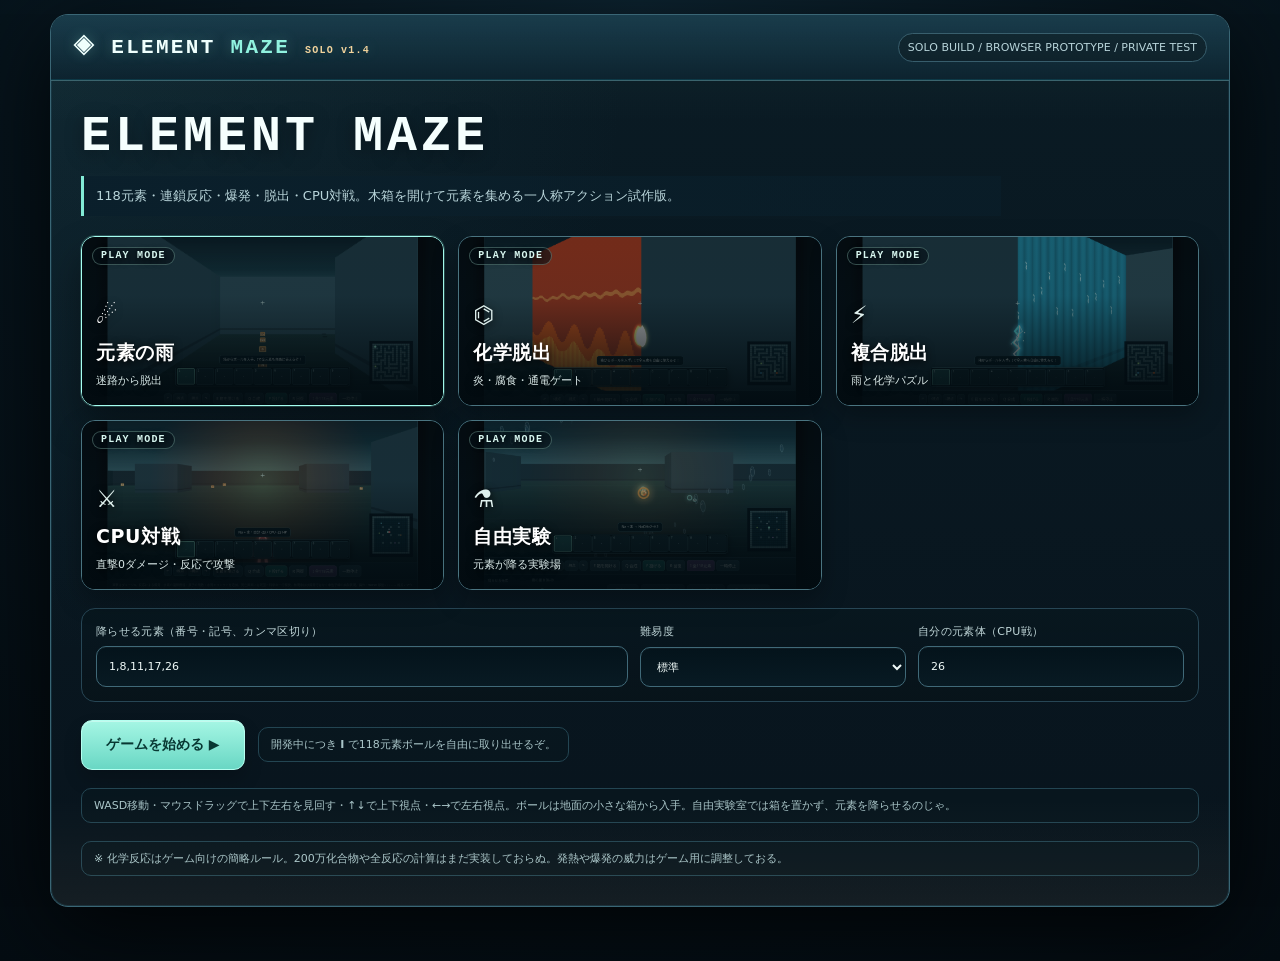
==== index.html @ 215d09e5 "Deploy standalone ELEMENT MAZE v1.4 browser game" ====
<!doctype html>
<html lang="ja">
<head>
<meta charset="utf-8">
<meta name="viewport" content="width=device-width,initial-scale=1">
<meta name="theme-color" content="#081820">
<title>ELEMENT MAZE SOLO v1.4 — 元素迷宮</title>
<style>:root{color-scheme:dark}
*{box-sizing:border-box}
html,body{margin:0;padding:0;background:#07141c;color:#eefaf8;font:14px/1.55 system-ui,'Yu Gothic UI',Meiryo,sans-serif}
button,input,select{font:inherit}
button{cursor:pointer}
button:focus-visible,input:focus-visible,select:focus-visible{outline:2px solid #8df2da;outline-offset:2px}
#em-solo{width:min(1100px,100%);margin:12px auto 50px;background:#091c26;border:1px solid #315866;box-shadow:0 18px 85px #0009;outline:none;overflow:hidden;border-radius:15px}
.hidden{display:none!important}
.top{padding:16px 20px;display:flex;align-items:center;justify-content:space-between;gap:12px;background:#0c2731;border-bottom:1px solid #39616b}
.brand{font:900 20px/1 ui-monospace,Consolas,monospace;letter-spacing:.065em;color:#d7fff5}
.brand em{font-style:normal;color:#84e9d9}
.brand small{font:700 10px ui-monospace,monospace;letter-spacing:0;color:#e8c483}
.tiny{font-size:11px;color:#a8c4c7}
.setup{padding:28px;display:grid;gap:16px}
h1{margin:0;font:900 clamp(29px,5vw,46px)/1.1 system-ui,sans-serif;letter-spacing:.05em}
.subtitle{margin:-6px 0 4px;font-size:13px;color:#adcbd0}
.modegrid{display:grid;grid-template-columns:repeat(5,minmax(0,1fr));gap:8px}
.mode{min-height:89px;background:#17353f;border:1px solid #315e68;color:#dff0ed;border-radius:10px;padding:9px 5px;display:grid;place-items:center;gap:2px;font-size:24px}
.mode b{font-size:13px}.mode small{font-size:10px;color:#adc7cb}
.mode.active{background:linear-gradient(160deg,#9bf4de,#64cbbc);color:#063b37;border-color:#c9fff1}
.mode.active small{color:#234f4e}
.config{display:grid;grid-template-columns:2fr 1fr 1fr;gap:10px}
label{display:grid;gap:5px;color:#b7d1d2;font-size:12px}
input,select{background:#061923;border:1px solid #396973;color:#e3f7f3;padding:9px 10px;border-radius:7px;min-width:0}
.row{display:flex;gap:13px;align-items:center;flex-wrap:wrap}
.primary{border:0;background:#88ead5;color:#073a35;font-weight:800;border-radius:8px;padding:12px 22px}
.primary:hover{background:#b6ffeb}
.secondary,.controls button,.labbar button{background:#254955;color:#e9f8f4;border:1px solid #467987;border-radius:8px;padding:8px 11px}
.controls button:hover,.labbar button:hover,.secondary:hover{background:#33626e}
.help,.statusline,.disclaimer{font-size:11px;color:#abc6c8}
.statusline{margin:0}.disclaimer{margin:0;color:#9bb7b8}
.board{position:relative;isolation:isolate}
canvas{display:block;width:100%;height:auto;aspect-ratio:16/9;background:#102934;touch-action:none;cursor:crosshair}
.stats,.goal{position:absolute;top:12px;background:#041923e8;border:1px solid #497582;border-radius:8px;padding:8px 12px;color:#d7e9e6;font-size:12px;pointer-events:none}
.stats{left:12px}.goal{right:12px;max-width:37%;text-align:right}
.stats strong{color:#a5ffe5}.stats .count{color:#f4d694}
.message{position:absolute;left:50%;bottom:90px;transform:translateX(-50%);background:#061f29ee;border:1px solid #477680;border-radius:8px;padding:6px 12px;max-width:min(620px,90%);font-size:12px;text-align:center;pointer-events:none}
.hotbar{position:absolute;bottom:13px;left:50%;transform:translateX(-50%);display:grid;grid-template-columns:repeat(9,minmax(0,1fr));gap:4px;min-width:min(620px,95%);max-width:95%;padding:5px;background:#071a22df;border:1px solid #477984;border-radius:9px;box-shadow:0 8px 22px #0008;z-index:2}
.slot{height:57px;min-width:0;padding:3px 3px 2px;background:#17353ddd;border:1px solid #467781;border-radius:5px;display:flex;align-items:center;justify-content:space-between;flex-direction:column;color:#f8dfad;user-select:none;cursor:grab;position:relative}
.slot.selected{background:#235d5e;border:2px solid #a4ffe4;box-shadow:inset 0 0 0 1px #1a4e54}
.slot.dragging{opacity:.5}
.slot .n{font:10px ui-monospace,monospace;position:absolute;top:1px;left:4px;color:#afd1d3}
.slot .sym{font:800 clamp(10px,1.7vw,16px) ui-monospace,monospace;margin-top:15px;white-space:nowrap;max-width:100%;overflow:hidden;text-overflow:ellipsis}
.slot .qty{font:10px ui-monospace,monospace;position:absolute;right:3px;bottom:2px;color:#ffeb9d}
.slot.empty .sym{color:#587984}
.controls{display:flex;flex-wrap:wrap;justify-content:center;gap:7px;align-items:center;padding:10px;background:#102b35;border-top:1px solid #355c65}
.lookbuttons{display:flex;gap:4px;margin-right:3px}
.lookbuttons button{font-size:12px;padding:7px 8px}
.controls .attack{background:#1d736e;border-color:#78d1b8}
.controls .developer{background:#5a4779;border-color:#a99ad0}
.labbar{display:flex;flex-wrap:wrap;align-items:flex-end;gap:10px;padding:12px;background:#0b2430;border-top:1px solid #416a72}
.labbar input{width:145px}.labbar .rainrate input{width:125px;accent-color:#88e5d1}
.labbar .check{display:flex;align-items:center;gap:7px;margin:0 6px 8px 0}.labbar .check input{width:auto;accent-color:#88e5d1}
.readout{padding:10px 16px;font-size:11px;color:#bbd2d3;border-top:1px solid #2d5862;background:#081f29}
.dev-panel{position:absolute;top:58px;left:50%;transform:translateX(-50%);width:min(850px,94%);max-height:calc(100% - 155px);overflow:auto;padding:15px;background:#071c27f5;border:1px solid #89c3bc;border-radius:12px;box-shadow:0 20px 80px #000d;z-index:4}
.dev-heading{display:flex;justify-content:space-between;align-items:center;color:#d8fff1}.dev-heading b{font-size:16px}
.dev-heading .close{background:none;color:#b5ffea;border:0;font-size:22px}
.dev-panel p{font-size:11px;color:#b6d0cd;margin:5px 0 10px}
.dev-panel input{width:100%;margin-bottom:10px}
.dev-grid{display:grid;grid-template-columns:repeat(10,minmax(0,1fr));gap:5px}
.dev-grid button{min-height:49px;padding:4px;background:#193b48;border:1px solid #416b78;border-radius:5px;color:#e5fbf7;display:grid;place-items:center}
.dev-grid button b{font:800 16px ui-monospace,monospace}.dev-grid button small{font:10px ui-monospace,monospace;color:#b5cbd1}
.dev-grid button:hover{background:#32716e;border-color:#9beecf}
.end{position:absolute;inset:0;z-index:5;background:#03141dee;display:flex;justify-content:center;align-items:center;flex-direction:column;gap:13px;text-align:center;padding:20px}
.end h2{font-size:27px;margin:0}
.end p{max-width:500px}
@media(max-width:780px){#em-solo{margin:0 auto;border-radius:0}.setup{padding:17px}.modegrid{grid-template-columns:repeat(3,1fr)}.config{grid-template-columns:1fr 1fr}.config label:first-child{grid-column:1/-1}.brand{font-size:16px}.tiny{font-size:10px}.dev-grid{grid-template-columns:repeat(7,1fr)}.slot{height:50px}.slot .sym{margin-top:11px}.message{bottom:78px}}
@media(max-width:460px){.hotbar{min-width:96%;gap:2px}.slot{height:44px}.slot .sym{font-size:10px}.slot .n{font-size:8px}.dev-grid{grid-template-columns:repeat(5,1fr)}.stats,.goal{font-size:9px;padding:5px}.message{font-size:10px;bottom:68px}.controls{gap:4px}.controls button{font-size:11px;padding:6px}.top{padding:10px 12px}}

.chem-hint{max-width:400px;font-size:11px;color:#a8d8d9;align-self:center}

.death-line{max-width:720px!important;margin:0;padding:13px 18px;border:1px solid #c69c72;background:rgba(87,49,35,.38);color:#fff0d5;font-weight:650;font-size:14px;line-height:1.7;border-radius:9px;}
.radiation-readout{color:#d9efa7;font-weight:750;}
@media(max-width:650px){.death-line{font-size:12px;padding:10px;}}

/* Real gameplay screenshots, taken from playable prototype builds. */
.modegrid{grid-template-columns:repeat(3,minmax(0,1fr));gap:12px}
.mode{position:relative;overflow:hidden;isolation:isolate;min-height:150px;padding:18px 8px 14px;display:flex;flex-direction:column;justify-content:flex-end;align-items:flex-start;gap:3px;text-align:left;font-size:23px;background:#102b34;border-color:#487481;text-shadow:0 2px 5px #000}
.mode-photo{position:absolute;inset:0;z-index:-2;background-size:cover;background-position:center;filter:saturate(.90) brightness(.77);transition:transform .2s,filter .2s}
.mode::before{content:"";position:absolute;inset:0;z-index:-1;background:linear-gradient(180deg,rgba(0,0,0,.04) 10%,rgba(2,12,18,.88) 100%)}
.mode:hover .mode-photo{transform:scale(1.045);filter:saturate(1.12) brightness(.9)}
.mode b{font-size:17px;color:#fff}.mode small{font-size:11px;color:#d8e9e8}
.mode.active{background:#17353f;border:2px solid #9bf4de;box-shadow:0 0 0 2px #78e9d744,inset 0 0 25px #00b59a22;color:#fff}
.mode.active small{color:#d8e9e8}
@media(max-width:780px){.modegrid{grid-template-columns:repeat(2,minmax(0,1fr))}.mode{min-height:135px}}
@media(max-width:460px){.modegrid{gap:8px}.mode{min-height:116px;padding:10px 7px}.mode b{font-size:13px}.mode small{font-size:9px}}


/* v1.3 polished game-style UI */
html,body{background:radial-gradient(circle at top,#0d2431 0,#06131b 58%,#040c12 100%);color:#edf8fb;font:14px/1.55 Inter,system-ui,'Yu Gothic UI',Meiryo,sans-serif}
#em-solo{position:relative;width:min(1180px,100%);margin:14px auto 54px;background:linear-gradient(180deg,#0a1b24 0%,#08141d 100%);border:1px solid #3a6675;box-shadow:0 24px 90px #000c,inset 0 0 0 1px #102a36;overflow:hidden;border-radius:18px}
#em-solo::before{content:'';position:absolute;inset:0;pointer-events:none;background:linear-gradient(180deg,rgba(138,242,217,.05),transparent 12%,transparent 88%,rgba(255,214,143,.05));mix-blend-mode:screen}
.top{padding:18px 22px;display:flex;align-items:center;justify-content:space-between;gap:12px;background:linear-gradient(180deg,#123243,#0a1f2b);border-bottom:1px solid #39616b;box-shadow:inset 0 -1px 0 #0a3543}
.brand{font:900 21px/1 ui-monospace,Consolas,monospace;letter-spacing:.11em;color:#effffd;text-shadow:0 0 14px rgba(132,233,217,.28)}
.brand em{font-style:normal;color:#8ef2de}.brand small{font:800 10px ui-monospace,monospace;letter-spacing:.12em;color:#f3d39a}
.tiny{font-size:11px;color:#b6d2d8;padding:.35rem .65rem;border:1px solid #345868;border-radius:999px;background:#0a1b24cc}
.setup{padding:30px;display:grid;gap:18px;background:radial-gradient(circle at top left,rgba(44,102,117,.16),transparent 40%)}
h1{margin:0;font:900 clamp(30px,5vw,50px)/1.02 ui-monospace,Consolas,monospace;letter-spacing:.08em;text-transform:uppercase;color:#f5fffe;text-shadow:0 4px 18px rgba(0,0,0,.35)}
.subtitle{margin:-4px 0 2px;font-size:13px;color:#b8d4d9;max-width:920px;padding:10px 12px;border-left:3px solid #82ebd6;background:linear-gradient(90deg,rgba(10,31,43,.95),rgba(10,31,43,.55))}
.modegrid{display:grid;grid-template-columns:repeat(3,minmax(0,1fr));gap:14px}
.mode{position:relative;overflow:hidden;isolation:isolate;min-height:170px;padding:16px 14px 16px;display:flex;flex-direction:column;justify-content:flex-end;align-items:flex-start;gap:4px;text-align:left;font-size:24px;background:linear-gradient(180deg,#14313c,#0c1f29);border:1px solid #4a7480;border-radius:14px;text-shadow:0 2px 8px #000;box-shadow:0 10px 26px rgba(0,0,0,.28), inset 0 1px 0 rgba(255,255,255,.05);transition:transform .15s ease, box-shadow .15s ease, border-color .15s ease}
.mode:hover{transform:translateY(-2px);box-shadow:0 18px 34px rgba(0,0,0,.35), inset 0 1px 0 rgba(255,255,255,.05);border-color:#7ad8c6}
.mode::after{content:'PLAY MODE';position:absolute;top:10px;left:10px;padding:3px 8px;border-radius:999px;border:1px solid rgba(190,255,237,.28);background:rgba(6,17,23,.58);font:800 10px/1 ui-monospace,monospace;letter-spacing:.12em;color:#d8f7f0}
.mode-photo{position:absolute;inset:0;z-index:-2;background-size:cover;background-position:center;filter:saturate(1.0) brightness(.70);transition:transform .22s,filter .22s}
.mode::before{content:"";position:absolute;inset:0;z-index:-1;background:linear-gradient(180deg,rgba(0,0,0,.10) 5%,rgba(5,17,23,.15) 35%,rgba(2,11,16,.92) 100%)}
.mode:hover .mode-photo{transform:scale(1.03);filter:saturate(1.1) brightness(.86)}
.mode b{font-size:19px;color:#fff;letter-spacing:.03em}.mode small{font-size:11px;color:#dcebea}
.mode.active{border:1px solid #a6fff1;box-shadow:0 0 0 1px rgba(138,242,217,.22),0 20px 36px rgba(0,0,0,.36),inset 0 0 38px rgba(0,181,154,.16);background:linear-gradient(180deg,#163440,#102733);color:#fff}
.config{display:grid;grid-template-columns:2fr 1fr 1fr;gap:12px;padding:14px;border:1px solid #274655;border-radius:14px;background:linear-gradient(180deg,rgba(8,23,31,.96),rgba(7,19,26,.92))}
label{display:grid;gap:6px;color:#c0d6d8;font-size:11px;letter-spacing:.03em;text-transform:uppercase}
input,select{background:linear-gradient(180deg,#04131b,#081a23);border:1px solid #406978;color:#f0faf8;padding:11px 12px;border-radius:10px;min-width:0;box-shadow:inset 0 1px 0 rgba(255,255,255,.04)}
.row{display:flex;gap:13px;align-items:center;flex-wrap:wrap}
.primary{border:1px solid #b6fff0;background:linear-gradient(180deg,#a5f6e4,#69d7c4);color:#083833;font-weight:900;border-radius:11px;padding:13px 24px;box-shadow:0 10px 18px rgba(0,0,0,.18), inset 0 1px 0 rgba(255,255,255,.35)}
.primary:hover{background:linear-gradient(180deg,#c7fff3,#83eedb)}
.secondary,.controls button,.labbar button{background:linear-gradient(180deg,#224652,#193844);color:#eefaf8;border:1px solid #4a7c89;border-radius:10px;padding:9px 12px;box-shadow:inset 0 1px 0 rgba(255,255,255,.04)}
.controls button:hover,.labbar button:hover,.secondary:hover{background:linear-gradient(180deg,#2d5b68,#224754)}
.help,.statusline,.disclaimer{font-size:11px;color:#a9c5c8}
.statusline,.disclaimer,.help{padding:8px 12px;border:1px solid #234552;border-radius:10px;background:rgba(8,24,32,.65)}
.board{position:relative;isolation:isolate;background:#07141b}
.board::before{content:'';position:absolute;left:50%;top:50%;width:22px;height:22px;transform:translate(-50%,-50%);border:1px solid rgba(214,255,245,.25);border-radius:50%;box-shadow:0 0 0 1px rgba(0,0,0,.35),0 0 12px rgba(150,240,226,.10);pointer-events:none;z-index:1}
.board::after{content:'';position:absolute;inset:0;pointer-events:none;background:repeating-linear-gradient(180deg,rgba(255,255,255,.015),rgba(255,255,255,.015) 1px,transparent 1px,transparent 3px);opacity:.55;mix-blend-mode:soft-light}
canvas{display:block;width:100%;height:auto;aspect-ratio:16/9;background:#102934;touch-action:none;cursor:crosshair}
.stats,.goal{position:absolute;top:12px;background:linear-gradient(180deg,rgba(2,18,26,.92),rgba(4,25,35,.86));border:1px solid #4b7986;border-radius:12px;padding:9px 14px;color:#e2f0ed;font-size:12px;pointer-events:none;letter-spacing:.06em;text-transform:uppercase;box-shadow:0 10px 22px rgba(0,0,0,.22)}
.stats{left:12px}.goal{right:12px;max-width:39%;text-align:right}
.stats strong{color:#a5ffe5}.stats .count{color:#f4d694}
.message{position:absolute;left:50%;bottom:96px;transform:translateX(-50%);background:linear-gradient(180deg,rgba(6,22,30,.94),rgba(5,18,25,.92));border:1px solid #507884;border-radius:12px;padding:10px 14px 9px;max-width:min(650px,92%);font-size:12px;text-align:center;pointer-events:none;box-shadow:0 16px 30px rgba(0,0,0,.26);letter-spacing:.02em;color:#eefaf8}
.message::before{content:'COMMS';display:block;margin-bottom:4px;font:800 10px/1 ui-monospace,monospace;letter-spacing:.16em;color:#9deed8}
.hotbar{position:absolute;bottom:12px;left:50%;transform:translateX(-50%);display:grid;grid-template-columns:repeat(9,minmax(0,1fr));gap:5px;min-width:min(700px,95%);max-width:95%;padding:8px;background:linear-gradient(180deg,rgba(8,23,31,.95),rgba(6,16,22,.95));border:1px solid #4a7581;border-radius:14px;box-shadow:0 14px 28px #0009;z-index:2}
.slot{height:61px;min-width:0;padding:3px 3px 2px;background:linear-gradient(180deg,#173641,#10252e);border:1px solid #4a7a86;border-radius:8px;display:flex;align-items:center;justify-content:space-between;flex-direction:column;color:#f8dfad;user-select:none;cursor:grab;position:relative;box-shadow:inset 0 1px 0 rgba(255,255,255,.05)}
.slot.selected{background:linear-gradient(180deg,#21585e,#173f49);border:2px solid #a4ffe4;box-shadow:0 0 0 1px rgba(164,255,228,.15), inset 0 0 0 1px #1a4e54,0 8px 16px rgba(0,0,0,.2)}
.slot .n{font:10px ui-monospace,monospace;position:absolute;top:2px;left:6px;color:#cce6e6;background:rgba(0,0,0,.24);padding:1px 5px;border-radius:999px}
.slot .sym{font:900 clamp(10px,1.8vw,16px) ui-monospace,monospace;margin-top:17px;white-space:nowrap;max-width:100%;overflow:hidden;text-overflow:ellipsis;color:#f8fbf8;text-shadow:0 1px 0 rgba(0,0,0,.45)}
.slot .qty{font:10px ui-monospace,monospace;position:absolute;right:5px;bottom:3px;color:#ffe8a3;background:rgba(0,0,0,.24);padding:1px 4px;border-radius:999px}
.controls{display:flex;flex-wrap:wrap;justify-content:center;gap:8px;align-items:center;padding:12px;background:linear-gradient(180deg,#112d38,#0c212b);border-top:1px solid #355c65}
.lookbuttons{display:flex;gap:4px;margin-right:3px}.lookbuttons button{font-size:12px;padding:8px 10px}
.controls .attack{background:linear-gradient(180deg,#2b8e88,#1b655f);border-color:#8ce5ce;font-weight:800}
.controls .developer{background:linear-gradient(180deg,#655080,#47345f);border-color:#b8a8e6}
.labbar{display:flex;flex-wrap:wrap;align-items:flex-end;gap:10px;padding:12px;background:linear-gradient(180deg,#0b2430,#081b24);border-top:1px solid #416a72}
.readout{padding:12px 16px;font-size:11px;color:#c0d6d8;border-top:1px solid #2d5862;background:linear-gradient(180deg,#071925,#091a23)}
.dev-panel{position:absolute;top:58px;left:50%;transform:translateX(-50%);width:min(850px,94%);max-height:calc(100% - 155px);overflow:auto;padding:15px;background:linear-gradient(180deg,rgba(7,28,39,.97),rgba(6,18,26,.97));border:1px solid #89c3bc;border-radius:14px;box-shadow:0 24px 90px #000d;z-index:4}
.end{position:absolute;inset:0;z-index:5;background:radial-gradient(circle at center,rgba(10,28,38,.86),rgba(3,13,19,.96));display:flex;justify-content:center;align-items:center;flex-direction:column;gap:13px;text-align:center;padding:20px}
.end h2{font-size:30px;margin:0;font-family:ui-monospace,monospace;letter-spacing:.08em;text-transform:uppercase}
.end p{max-width:600px}
.chem-hint{max-width:420px;font-size:11px;color:#b3d8da;align-self:center}
@media(max-width:780px){#em-solo{margin:0 auto;border-radius:0}.setup{padding:18px}.modegrid{grid-template-columns:repeat(2,minmax(0,1fr))}.mode{min-height:145px}.config{grid-template-columns:1fr 1fr}.config label:first-child{grid-column:1/-1}.brand{font-size:16px}.tiny{font-size:10px}.dev-grid{grid-template-columns:repeat(7,1fr)}.slot{height:50px}.slot .sym{margin-top:11px}.message{bottom:80px;padding:9px 12px}}
@media(max-width:460px){.modegrid{gap:8px}.mode{min-height:118px;padding:12px 9px}.mode b{font-size:14px}.mode small{font-size:10px}.hotbar{min-width:96%;gap:2px;padding:5px}.slot{height:44px}.slot .sym{font-size:10px}.slot .n{font-size:8px}.dev-grid{grid-template-columns:repeat(5,1fr)}.stats,.goal{font-size:9px;padding:6px 8px}.message{font-size:10px;bottom:68px}.controls{gap:4px}.controls button{font-size:11px;padding:6px}.top{padding:10px 12px}}
</style>
</head>
<body>
<main id="em-solo" tabindex="0">
  <header class="top"><span class="brand">◈ ELEMENT <em>MAZE</em> <small>SOLO v1.4</small></span><span class="tiny">SOLO BUILD / BROWSER PROTOTYPE / PRIVATE TEST</span></header>
  <section class="setup" id="em-menu">
    <h1>ELEMENT MAZE</h1>
    <p class="subtitle">118元素・連鎖反応・爆発・脱出・CPU対戦。木箱を開けて元素を集める一人称アクション試作版。</p>
    <div class="modegrid">
      <button class="mode active" data-mode="survival"><span class="mode-photo" aria-hidden="true" style="background-image:url([data-uri] )"></span>☄<b>元素の雨</b><small>迷路から脱出</small></button>
      <button class="mode" data-mode="escape"><span class="mode-photo" aria-hidden="true" style="background-image:url([data-uri] )"></span>⌬<b>化学脱出</b><small>炎・腐食・通電ゲート</small></button>
      <button class="mode" data-mode="hybrid"><span class="mode-photo" aria-hidden="true" style="background-image:url([data-uri] )"></span>⚡<b>複合脱出</b><small>雨と化学パズル</small></button>
      <button class="mode" data-mode="arena"><span class="mode-photo" aria-hidden="true" style="background-image:url([data-uri] )"></span>⚔<b>CPU対戦</b><small>直撃0ダメージ・反応で攻撃</small></button>
      <button class="mode" data-mode="lab"><span class="mode-photo" aria-hidden="true" style="background-image:url([data-uri] )"></span>⚗<b>自由実験</b><small>元素が降る実験場</small></button>
    </div>
    <div class="config">
      <label>降らせる元素（番号・記号、カンマ区切り）<input id="em-elements" value="1,8,11,17,26" spellcheck="false" placeholder="1,8,26 または H,O,Fe"></label>
      <label>難易度<select id="em-difficulty"><option value="easy">やさしい</option><option value="normal" selected>標準</option><option value="hard">難しい</option></select></label>
      <label>自分の元素体（CPU戦）<input id="em-body" value="26" inputmode="numeric" placeholder="1〜118"></label>
    </div>
    <div class="row"><button class="primary" id="em-start">ゲームを始める ▶</button><span class="help">開発中につき <b>I</b> で118元素ボールを自由に取り出せるぞ。</span></div>
    <p class="statusline">WASD移動・マウスドラッグで上下左右を見回す・↑↓で上下視点・←→で左右視点。ボールは地面の小さな箱から入手。自由実験室では箱を置かず、元素を降らせるのじゃ。</p>
    <p class="disclaimer">※ 化学反応はゲーム向けの簡略ルール。200万化合物や全反応の計算はまだ実装しておらぬ。発熱や爆発の威力はゲーム用に調整しておる。</p>
  </section>
  <section class="play hidden" id="em-play">
    <div class="board">
      <canvas id="em-canvas" width="960" height="540" tabindex="0" aria-label="元素迷宮の一人称ゲーム画面"></canvas>
      <div class="stats" id="em-stats">HP 100</div>
      <div class="goal" id="em-goal">出口を探す</div>
      <div class="message" id="em-msg">元素迷宮へようこそ</div>
      <div class="hotbar" id="em-hotbar" aria-label="9枠の元素ボールインベントリ"></div>
      <div class="dev-panel hidden" id="em-dev-panel">
        <div class="dev-heading"><b>開発用：118元素ボール</b><button id="em-dev-close" class="close" aria-label="閉じる">×</button></div>
        <p>元素をクリックするとボールを取得。Shift+クリックで8個追加。インベントリの枠をドラッグして重ねると合成できるぞ。</p>
        <input id="em-dev-search" type="search" placeholder="元素記号・原子番号で検索（例：Fe / 26）" autocomplete="off">
        <div class="dev-grid" id="em-dev-grid"></div>
      </div>
      <div class="end hidden" id="em-end"><h2 id="em-result">脱出成功！</h2><p id="em-summary"></p><p id="em-death-line" class="death-line hidden"></p><button class="primary" id="em-retry">同じモードでもう一度</button><button class="secondary" id="em-exit">タイトルへ</button></div>
    </div>
    <div class="controls">
      <div class="lookbuttons"><button data-hold="left" title="左を向く">↶</button><button data-hold="up" title="上を見る">↑視点</button><button data-hold="down" title="下を見る">↓視点</button><button data-hold="right" title="右を向く">↷</button></div>
      <button id="em-pick" class="secondary">E 箱を開ける</button>
      <button id="em-merge" class="secondary">Q 合成</button>
      <button id="em-throw" class="attack">F 投げる</button>
      <button id="em-heal" class="secondary">R 回復</button>
      <button id="em-dev" class="developer">I 全118元素</button>
      <button id="em-pause" class="secondary">一時停止</button>
    </div>
    <div class="labbar hidden" id="em-labbar">
      <label>降らせる元素<input id="em-labnum" value="1,8" spellcheck="false" placeholder="H,O,Fe"></label>
      <label class="rainrate"><span>雨の量 <b id="em-rate-value">8</b> 個/秒</span><input id="em-rate" type="range" min="1" max="40" value="8"></label>
      <label class="check"><input type="checkbox" id="em-lab-auto" checked> 自動で降らせる</label>
      <button id="em-spawn" class="secondary">24個降らせる</button>
      <button id="em-water" class="secondary">H・H・Oを降らせる</button>
      <button id="em-demo-water" class="secondary">水 + Na 反応デモ</button>
      <button id="em-demo-chain" class="secondary">水素の燃焼連鎖デモ</button>
      <button id="em-demo-nuclear" class="secondary">α線 + Be 中性子デモ</button>
      <button id="em-demo-radiation" class="secondary">α・β・γ線を比較する</button>
      <span class="chem-hint">実験室には電極・熱源・触媒床・蒸気・酸・冷却床があるぞ。放射線は核種を選ぶ教育用演出。画面上の放射線マーク・数値表示は廃止した。α・β・γ・中性子では効果が異なる。</span>
    </div>
    <div class="readout">直撃はダメージ0。反応による爆発・水素の連鎖燃焼・原子の飛散・水滴エフェクトを追加。死亡画面には死因と科学の一行解説。核現象は核爆発ではなく中性子線の抽象表現。操作：<b>WASD</b> 移動 / <b>↑↓←→</b> 視点 / マウスでドラッグ / <b>1〜9</b> ボール選択 / ドラッグ&ドロップで合成 / 右クリックで半分に分割 / <b>E</b> 取得 / <b>F</b> 投げる / <b>I</b> 全元素 / <b>Esc</b> 一時停止</div>
  </section>
</main>
<script>(function () {
  'use strict';

  const root = document.getElementById('em-solo');
  if (!root) return;
  const $ = id => root.querySelector('#' + id);
  const canvas = $('em-canvas');
  const ctx = canvas.getContext('2d', {alpha: false});
  const W = canvas.width, H = canvas.height, TAU = 2 * Math.PI;
  const clamp = (v, lo, hi) => Math.min(hi, Math.max(lo, v));
  const rand = (lo, hi) => lo + Math.random() * (hi - lo);
  const pick = list => list[(Math.random() * list.length) | 0];
  const dist = (x, y, a, b) => Math.hypot(x-a, y-b);
  const symbols = ('H He Li Be B C N O F Ne Na Mg Al Si P S Cl Ar K Ca Sc Ti V Cr Mn Fe Co Ni Cu Zn Ga Ge As Se Br Kr Rb Sr Y Zr Nb Mo Tc Ru Rh Pd Ag Cd In Sn Sb Te I Xe Cs Ba La Ce Pr Nd Pm Sm Eu Gd Tb Dy Ho Er Tm Yb Lu Hf Ta W Re Os Ir Pt Au Hg Tl Pb Bi Po At Rn Fr Ra Ac Th Pa U Np Pu Am Cm Bk Cf Es Fm Md No Lr Rf Db Sg Bh Hs Mt Ds Rg Cn Nh Fl Mc Lv Ts Og').split(' ');
  const knownCompounds = ['H2O','H2','O2','NaCl','OH','CO2','NaOH','KOH','LiOH','RbOH','CsOH',
    'Ca(OH)2','Ba(OH)2','Sr(OH)2','HCl','KCl','LiCl','H2O2','MgO','Fe2O3','MgCl2',
    'CO','CH4','C2H6','C3H8','SO2','Cl2','Mg(OH)2','ZnCl2','FeCl2','ZnO',
    'CaO','CaCO3','CaCl2','CuO','SO3','H2SO4','NaHCO3','Na2CO3','N2','NH3','NH4Cl',
    'NO','NO2','AgCl','Fe3O4','CH3OH','H2S'];
  const resolve = raw => {
    const s=String(raw||'').trim();
    if (/^\d+$/.test(s) && Number(s)>=1 && Number(s)<=118) return symbols[Number(s)-1];
    return symbols.find(v=>v.toLowerCase()===s.toLowerCase()) || knownCompounds.find(v=>v.toLowerCase()===s.toLowerCase()) || null;
  };
  const parseNums = raw => String(raw||'').split(/[\s,，、;]+/).map(resolve).filter(Boolean);
  const fmtPack = pack => Object.entries(pack||{}).map(([s,n])=>s+(n>1?'×'+n:'')).join('+');
  const packKey = pack => Object.entries(pack||{}).sort((a,b)=>a[0].localeCompare(b[0])).map(([s,n])=>s+':'+n).join('|');
  const packUnits = pack => Object.values(pack||{}).reduce((a,b)=>a+b,0);
  const emptyInv = () => Array.from({length:9},()=>null);
  const MAX_STACK=64;
  // Large protective safety ceiling, not a gameplay quota. Distant agents are rendered/simulated at lower detail.
  const MAX_ALIVE=12000, MAX_SPRITES=680;
  const DIRS=[[1,0],[-1,0],[0,1],[0,-1]];
  // Isotope presets are educational GAME labels. An element symbol does not specify an isotope,
  // its activity, its concentration, or a real dose. These rates are NON-PHYSICAL gameplay units.
  const NUCLEAR_DEMO_ISOTOPES={Am:'Am-241',Po:'Po-210',Ra:'Ra-226',Pu:'Pu-238',Cm:'Cm-244'};
  const DEFAULT_RADIONUCLIDE={...NUCLEAR_DEMO_ISOTOPES,U:'U-238',Rn:'Rn-222'};
  const RADIATION_PRESETS={
    'Am-241':{alpha:1.2}, 'Po-210':{alpha:1.5}, 'Ra-226':{alpha:1.0},
    'Pu-238':{alpha:1.2}, 'Cm-244':{alpha:1.2}, 'U-238':{alpha:.42},
    'Rn-222':{alpha:1.1}, 'Sr-90':{beta:1.05},
    'Cs-137':{beta:.45,gamma:.85}, 'Co-60':{beta:.45,gamma:1.28},
    'I-131':{beta:.62,gamma:.45}
  };
  const DAMAGE_EXPLANATIONS={
    '爆風':'急激な反応に伴う衝撃・飛散を受けた（ゲーム用の爆発表現）。',
    '高温蒸気':'高温の水蒸気は熱エネルギーを運び、熱傷の原因となる。',
    '腐食性の液体':'腐食性物質との接触で表面が化学的に損傷する。',
    '高温のバーナー':'高温による熱の移動で損傷を受けた。',
    '炎の熱':'炎から受ける熱により温度が上昇する。',
    '通電した水たまり':'電流が流れた環境では感電や発熱の危険が生じる。',
    '放電':'空気中の放電は短い時間にエネルギーを移動させる。',
    '錆びた金属の破片':'腐食によって金属の表面や強度が変化する。',
    'α線':'α線は透過性が低いが、放射性物質の付着・取り込みは危険になり得る。',
    'β線':'β線は表面付近にエネルギーを与える（被ばく効果はゲーム用に短縮）。',
    'γ線':'γ線は透過性が高く、組織の内部にもエネルギーを与える。',
    '中性子':'中性子は物質と衝突してエネルギーを渡す（ゲーム内は抽象表現）。',
    '汚染':'放射性物質が付着した状態は、単なる外部被ばくとは異なる。'
  };


  let mode='survival', difficulty='normal', rainElements=['H','O','Na','Cl','Fe'];
  let g=null, pressed=Object.create(null), held=Object.create(null), drag=null;
  let runningLoop=false, last=0, pendingDrag=null;
  const state={messages:[],inventoryChanged:true};

  function tell(msg){if($('em-msg'))$('em-msg').textContent=msg;if(g)g.message=msg;}
  function mazeNew(kind){
    const n=19, grid=Array.from({length:n},()=>Array(n).fill('#'));
    if(kind==='arena'||kind==='lab'){
      for(let y=1;y<n-1;y++)for(let x=1;x<n-1;x++)grid[y][x]='.';
      // Open centre and approach lanes so the CPU is actually visible from the player's starting view.
      for(let y=5;y<17;y+=4)for(let x=5;x<17;x+=4)grid[y][x]='#';
      return {grid,n,start:{x:2.5,y:2.5},exit:{x:16.5,y:16.5},gates:[],path:[]};
    }
    const stack=[[1,1]];grid[1][1]='.';
    while(stack.length){
      const [x,y]=stack[stack.length-1];
      const options=[[2,0],[-2,0],[0,2],[0,-2]].filter(([dx,dy])=>x+dx>0&&y+dy>0&&x+dx<n-1&&y+dy<n-1&&grid[y+dy][x+dx]==='#');
      if(!options.length){stack.pop();continue;}
      const [dx,dy]=pick(options);grid[y+dy/2][x+dx/2]='.';grid[y+dy][x+dx]='.';stack.push([x+dx,y+dy]);
    }
    const queue=[[1,1]],prev={'1,1':null},depth={'1,1':0};
    for(let k=0;k<queue.length;k++){
      const [x,y]=queue[k];
      for(const [dx,dy] of DIRS){
        const nx=x+dx,ny=y+dy,key=nx+','+ny;
        if(nx<0||ny<0||nx>=n||ny>=n||grid[ny][nx]==='#'||Object.prototype.hasOwnProperty.call(depth,key))continue;
        depth[key]=depth[x+','+y]+1;prev[key]=x+','+y;queue.push([nx,ny]);
      }
    }
    const far=queue.reduce((best,v)=>depth[v.join(',')]>depth[best.join(',')]?v:best,queue[0]);
    const path=[];let key=far.join(',');while(key!==null){path.push(key.split(',').map(Number));key=prev[key]??null;}path.reverse();
    const gates=[];
    if(kind==='escape'||kind==='hybrid'){
      for(const [ratio,code] of [[.28,'F'],[.56,'R'],[.82,'C']]){
        let idx=clamp(Math.floor(path.length*ratio),5,path.length-6);
        while(idx<path.length-6 && path[idx][0]%2===1 && path[idx][1]%2===1)idx++;
        const cell=path[idx];if(!cell)continue;
        grid[cell[1]][cell[0]]=code;
        gates.push({x:cell[0]+.5,y:cell[1]+.5,code,open:false,index:idx});
      }
    }
    return {grid,n,start:{x:1.5,y:1.5},exit:{x:far[0]+.5,y:far[1]+.5},gates,path};
  }

  function tile(x,y){
    if(!g)return '#';const ix=Math.floor(x),iy=Math.floor(y);
    return g.maze.grid[iy]?.[ix] || '#';
  }
  function solid(x,y){return tile(x,y)!=='.';}
  function can(x,y,r=.16){return !solid(x-r,y-r)&&!solid(x+r,y-r)&&!solid(x-r,y+r)&&!solid(x+r,y+r);}
  function stepMove(obj,dx,dy,r=.16){if(can(obj.x+dx,obj.y,r))obj.x+=dx;if(can(obj.x,obj.y+dy,r))obj.y+=dy;}
  function freeSpot(minDistance=2.0){
    for(let i=0;i<90;i++){
      const x=(Math.floor(rand(1,18))+.5),y=(Math.floor(rand(1,18))+.5);
      if(can(x,y,.18)&&dist(x,y,g.p.x,g.p.y)>minDistance)return{x,y};
    }
    return{x:g.p.x,y:g.p.y};
  }
  function rainSpot(near=true){
    if(near){
      for(let i=0;i<80;i++){
        const d=rand(2,8),angle=g.p.a+rand(-.85,.85);
        const x=g.p.x+Math.cos(angle)*d,y=g.p.y+Math.sin(angle)*d;
        if(can(x,y,.20))return{x,y};
      }
    }
    return freeSpot(2.0);
  }
  function addCrate(sym,x,y,infinite=false){g.crates.push({sym,x,y,infinite,respawn:0,active:true,opened:false,grade:pick(['plain','plain','plain','banded'])});}
  function spawnAtom(sym,x,y,height=7,enemy=true,isotope=null){
    if(!g||g.agents.length>=MAX_ALIVE)return null;
    // Ordinary Co/Cs/Sr etc. are NOT assumed radioactive. A preset explicitly selects a radionuclide.
    const nuclide=isotope || DEFAULT_RADIONUCLIDE[sym] || (sym==='Be'?'Be-9':null);
    const item={sym,x,y,z:height,vz:rand(5.5,8.0),vx:0,vy:0,enemy,alive:true,t:0,hit:0,turn:rand(-Math.PI,Math.PI),ai:rand(.6,3),isotope:nuclide,rad:RADIATION_PRESETS[nuclide]||null};
    g.agents.push(item);return item;
  }
  function spawnRain(sym,count=1,enemy=true){
    let made=0;
    for(let i=0;i<Math.min(count,250);i++){
      const pt=rainSpot(true),offset=(i%5)*.27;
      const x=pt.x+Math.sin(i*2.4)*offset,y=pt.y+Math.cos(i*2.4)*offset;
      if(can(x,y,.09)&&spawnAtom(sym,x,y,rand(6,11),enemy))made++;
    }
    return made;
  }
  function start(){
    difficulty=$('em-difficulty').value;
    const chosen=parseNums($('em-elements').value).filter(s=>symbols.includes(s));
    rainElements=chosen.length?chosen:['H','O','Na','Cl','Fe'];
    const maze=mazeNew(mode);
    const body=resolve($('em-body').value);
    g={mode,maze,p:{x:maze.start.x,y:maze.start.y,a:0,pitch:0,hp:100,med:3,body:symbols.includes(body)?body:'Fe',inv:emptyInv(),selected:0,radDose:0,radRate:0,radCont:0,radCause:'γ線',lastRadHit:-10},
      agents:[],crates:[],projs:[],puddles:[],fx:[],devices:[],ignitions:[],radiation:[],timer:0,spawnAt:0,reactAt:0,nuclearAt:0,radAt:0,bfsAt:0,autoAt:0,frame:0,hudAt:0,shake:0,boomOverlay:0,blastCount:0,wetView:0,waterDroplets:[],lastWet:-9,chains:0,nuclearEvents:0,hitCount:0,deathHarm:null,harmLog:[],
      map:{},won:false,over:false,paused:false,devOpen:false,stats:{reactions:0,shots:0},cpu:null,message:''};
    if(mode==='arena'||mode==='lab')g.p.a=0;
    else for(const a of [0,Math.PI/2,Math.PI,Math.PI*1.5])if(can(g.p.x+Math.cos(a),g.p.y+Math.sin(a))){g.p.a=a;break;}
    setupDevices();
    // The laboratory contains no pickup boxes. It is a rain-based experimental space.
    if(mode!=='lab'){
      for(let i=0;i<34;i++){const spot=freeSpot();addCrate(pick(['H','H','O','O','Na','Cl','Fe','Cu','H2O']),spot.x,spot.y);}
      for(const [i,sym] of ['H','H','O','H2O','Cu'].entries()){
        const d=.62+i*.35,x=g.p.x+Math.cos(g.p.a)*d,y=g.p.y+Math.sin(g.p.a)*d;
        if(can(x,y,.09))addCrate(sym,x,y,true);
      }
      for(const gate of maze.gates){
        const approach=maze.path[Math.max(1,gate.index-3)];if(!approach)continue;
        const elems=gate.code==='F'?['H2O','H','H','O']:gate.code==='R'?['H2O','O2','HCl']:['Cu','Fe','Ag'];
        for(const [i,sym] of elems.entries()){
          const x=approach[0]+.5+Math.sin(i*2.3)*.14,y=approach[1]+.5+Math.cos(i*2.3)*.14;
          if(can(x,y,.07))addCrate(sym,x,y,true);
        }
      }
    }
    if(mode==='arena'){
      // Spawn directly in front of the player, with a visible humanoid figure.
      g.cpu={x:7.5,y:2.5,hp:100,body:pick(['Na','Fe','Au','Cl','C']),cool:3.2};
    }
    if(mode==='survival'||mode==='hybrid')for(let i=0;i<12;i++)spawnRain(pick(rainElements),1,true);
    if(mode==='lab')for(let i=0;i<12;i++)spawnRain(pick(['H','O','H','O','C','Fe']),1,false);
    $('em-menu').classList.add('hidden');$('em-play').classList.remove('hidden');
    $('em-end').classList.add('hidden');$('em-labbar').classList.toggle('hidden',mode!=='lab');
    $('em-dev-panel').classList.add('hidden');
    pressed=Object.create(null);held=Object.create(null);root.focus();last=0;
    state.inventoryChanged=true;renderHotbar();refreshHUD();
    tell(mode==='lab'?'実験場では元素が空から降るぞ。右下の設定で降雨元素を変えられる！':mode==='arena'?'正面にCPUがいるぞ。Iでボールを取り、Fで投げよう！':'箱からボールを入手。Iで全元素も自由に使えるぞ！');
    if(!runningLoop){runningLoop=true;requestAnimationFrame(loop);}
  }

  function field(){
    if(!g)return;
    const q=[[Math.floor(g.p.x),Math.floor(g.p.y)]],m={};m[q[0].join(',')]=0;
    for(let i=0;i<q.length;i++){
      const [x,y]=q[i];for(const [dx,dy] of DIRS){
        const nx=x+dx,ny=y+dy,key=nx+','+ny;
        if(Object.prototype.hasOwnProperty.call(m,key)||!can(nx+.5,ny+.5,.16))continue;
        m[key]=m[x+','+y]+1;q.push([nx,ny]);
      }
    }
    g.map=m;
  }
  function deathFact(why=''){
    const reason=String(why||'不明な原因');
    if(/α線|β線|γ線|中性子|汚染/.test(reason)){
      const key=Object.keys(DAMAGE_EXPLANATIONS).find(k=>reason.includes(k));
      return {title:reason,detail:DAMAGE_EXPLANATIONS[key]||'放射線の作用は種類や曝露条件によって異なる。'};
    }
    if(/爆風|爆発|燃焼/.test(reason))return {title:reason,detail:DAMAGE_EXPLANATIONS['爆風']};
    for(const [key,detail] of Object.entries(DAMAGE_EXPLANATIONS))if(reason.includes(key))return {title:reason,detail};
    if(reason.includes('に接触'))return {title:reason,detail:'元素記号の敵との接触によるゲーム内ダメージ。実際の毒性とは異なる。'};
    return {title:reason,detail:'この物質・環境の効果を、ゲーム内の体力として簡略化して表している。'};
  }
  function rememberHarm(why,amount){
    if(!g||!(amount>0))return;
    const event={at:g.timer,why:String(why||'原因不明の損傷'),amount};
    g.deathHarm=event;
    g.harmLog.push(event);
    if(g.harmLog.length>20)g.harmLog.shift();
  }
  function damage(amount,why){
    if(!g||g.mode==='lab'||g.over||!(amount>0))return;
    rememberHarm(why,amount);
    g.p.hp=Math.max(0,g.p.hp-amount);
    if(why&&amount>1.5&&g.timer-(g.lastHitMessage||0)>.7){tell(why+'：-'+Math.ceil(amount)+' HP');g.lastHitMessage=g.timer;}
    if(g.p.hp<=0)finish(false,'体力が尽きたのじゃ。');
  }
  function finish(win,why){
    if(!g||g.over)return;
    g.over=true;g.paused=true;g.won=win;
    $('em-dev-panel').classList.add('hidden');$('em-end').classList.remove('hidden');
    $('em-result').textContent=win==='draw'?'相打ち・引き分け':win?'脱出・勝利！':'ゲームオーバー';
    $('em-summary').textContent=why+'　化学反応 '+g.stats.reactions+' 回 / 爆発 '+g.blastCount+' 回 / ボール投擲 '+g.stats.shots+' 回';
    const report=$('em-death-line');report.classList.add('hidden');
    if(!win){
      const timedOut=g.p.hp>0;
      const fact=timedOut?{title:'制限時間',detail:'規定時間までに目標を達成できなかった。'}:deathFact(g.deathHarm?.why);
      if(g.mode==='arena'&&/α線|β線|γ線|中性子|汚染/.test(fact.title))
        fact.detail='放射線は物質と相互作用してエネルギーを渡す。元素体へのHP効果はゲーム独自。';
      report.textContent=(timedOut?'敗因：':'死因：')+fact.title+' — '+fact.detail;
      report.classList.remove('hidden');
    }else if(win==='draw'&&g.p.hp<=0){
      const fact=deathFact(g.deathHarm?.why);
      report.textContent='死因：'+fact.title+' — '+fact.detail;
      report.classList.remove('hidden');
    }
  }

  function firstEmpty(){return g.p.inv.findIndex(v=>!v);}
  function addPack(pack,count=1){
    if(!g)return 0;let remaining=count;
    for(const slot of g.p.inv){
      if(slot&&packKey(slot.pack)===packKey(pack)&&slot.count<MAX_STACK){
        const amount=Math.min(remaining,MAX_STACK-slot.count);slot.count+=amount;remaining-=amount;if(!remaining)break;
      }
    }
    while(remaining){
      let index=firstEmpty();if(index<0)break;
      const n=Math.min(MAX_STACK,remaining);g.p.inv[index]={pack:{...pack},count:n};remaining-=n;
    }
    state.inventoryChanged=true;renderHotbar();return count-remaining;
  }
  function combinePacks(a,b){
    const mix={...a};for(const [s,n] of Object.entries(b))mix[s]=(mix[s]||0)+n;
    if(Object.keys(mix).length>6||packUnits(mix)>16)return null;
    return mix;
  }
  function mergeSlots(from,to){
    if(!g||g.over||from===to||from<0||to<0||from>=9||to>=9)return false;
    const inv=g.p.inv,src=inv[from],dest=inv[to];if(!src)return false;
    if(!dest){inv[to]=src;inv[from]=null;g.p.selected=to;renderHotbar();return true;}
    if(packKey(src.pack)===packKey(dest.pack)){
      const n=Math.min(MAX_STACK-dest.count,src.count);
      if(n<=0){tell('このスタックは64個でいっぱいじゃ。');return false;}
      dest.count+=n;src.count-=n;if(src.count<=0)inv[from]=null;g.p.selected=to;renderHotbar();return true;
    }
    const mixed=combinePacks(src.pack,dest.pack);
    if(!mixed){tell('複合ボールは最大6種類・合計16単位までじゃ。');return false;}
    if(dest.count===1){
      inv[to]={pack:mixed,count:1};src.count--;if(src.count===0)inv[from]=null;g.p.selected=to;
    }else if(src.count===1){
      dest.count--;inv[from]={pack:mixed,count:1};g.p.selected=from;
    }else{
      const empty=firstEmpty();if(empty<0){tell('複数スタックの合成には空き枠が1つ必要じゃ。');return false;}
      src.count--;dest.count--;inv[empty]={pack:mixed,count:1};g.p.selected=empty;
    }
    state.inventoryChanged=true;renderHotbar();tell('複合ボール完成：'+fmtPack(mixed));return true;
  }
  function splitSlot(i){
    if(!g||g.over)return;
    const s=g.p.inv[i],empty=firstEmpty();
    if(!s||s.count<2||empty<0){tell('分割には2個以上のスタックと空き枠が必要じゃ。');return;}
    const half=Math.floor(s.count/2);s.count-=half;g.p.inv[empty]={pack:{...s.pack},count:half};
    g.p.selected=empty;renderHotbar();tell('ボールを半分に分けたぞ。');
  }
  function renderHotbar(){
    if(!g)return;
    const el=$('em-hotbar');el.innerHTML='';
    for(let i=0;i<9;i++){
      const s=g.p.inv[i],b=document.createElement('button');
      b.type='button';b.className='slot'+(i===g.p.selected?' selected':'')+(!s?' empty':'');
      b.draggable=!!s;b.dataset.slot=String(i);
      b.title=s?fmtPack(s.pack)+' × '+s.count+'（ドラッグで合成 / 右クリックで分割）':'空スロット '+(i+1);
      const no=document.createElement('span');no.className='n';no.textContent=String(i+1);
      const sym=document.createElement('span');sym.className='sym';sym.textContent=s?fmtPack(s.pack):'·';
      const qty=document.createElement('span');qty.className='qty';qty.textContent=s&&s.count>1?String(s.count):'';
      b.append(no,sym,qty);
      b.addEventListener('click',()=>{g.p.selected=i;renderHotbar();});
      b.addEventListener('contextmenu',e=>{e.preventDefault();splitSlot(i);});
      b.addEventListener('dragstart',e=>{if(!s){e.preventDefault();return;}pendingDrag=i;e.dataTransfer.setData('text/plain',String(i));e.dataTransfer.effectAllowed='move';b.classList.add('dragging');});
      b.addEventListener('dragover',e=>{e.preventDefault();e.dataTransfer.dropEffect='move';});
      b.addEventListener('drop',e=>{e.preventDefault();let from=pendingDrag;if(from===null){from=Number(e.dataTransfer.getData('text/plain'));}mergeSlots(from,i);pendingDrag=null;});
      b.addEventListener('dragend',()=>{pendingDrag=null;b.classList.remove('dragging');});
      el.append(b);
    }
  }
  function pickup(){
    if(!g||g.paused||g.devOpen||g.over)return;
    let best=null,d=1.30;
    for(const c of g.crates){const dis=dist(g.p.x,g.p.y,c.x,c.y);if(c.active&&dis<d){best=c;d=dis;}}
    if(!best)return tell(g.mode==='lab'?'自由実験室では箱はないぞ。Iでボール取得、下の操作で元素の雨を降らせよう。':'地面の木箱に近づいてEを押してくれ。');
    if(addPack({[best.sym]:1},1)!==1)return tell('9枠とも埋まっているぞ。重ねるか投げて空けるのじゃ。');
    best.active=false;best.opened=true;best.respawn=best.infinite?8:18;
    g.fx.push({kind:'crate',x:best.x,y:best.y,t:.45,max:.45,color:'#ffd598'});
    tell('木箱を開けた！ 中身は '+best.sym+' ボールじゃ。');
  }
  function mergeShortcut(){
    if(!g||g.paused||g.over)return;
    const from=g.p.selected;
    const to=g.p.inv.findIndex((s,i)=>i!==from&&!!s);
    if(to<0)return tell('合成するボールがもう一つ必要じゃ。');
    if(!g.p.inv[from])return tell('選択中の枠が空じゃ。1〜9でボールを選んでくれ。');
    mergeSlots(from,to);
  }
  function throwBall(){
    if(!g||g.paused||g.devOpen||g.over)return;
    const p=g.p,slot=p.inv[p.selected];
    if(!slot)return tell('まずEで箱から取るか、Iで好きな元素ボールを出すのじゃ。');
    const pack={...slot.pack};slot.count--;if(slot.count<=0)p.inv[p.selected]=null;
    g.projs.push({x:p.x+Math.cos(p.a)*.31,y:p.y+Math.sin(p.a)*.31,a:p.a,t:0,pack,by:'player',z:.55});
    g.stats.shots++;renderHotbar();tell(fmtPack(pack)+' を投げた！');
  }
  function heal(){if(!g||g.paused||g.over)return;const p=g.p;if(p.med>0&&p.hp<100){p.med--;p.hp=Math.min(100,p.hp+35);tell('体力が35回復したぞ。');}}
  function giveElement(sym,count=1){
    if(!g)return;
    const n=addPack({[sym]:1},count);
    tell(n?`${sym} ボールを ${n} 個取得！`:'空き枠がないぞ。ボールを重ねるか投げよう。');
  }
  function buildDev(){
    const grid=$('em-dev-grid');grid.innerHTML='';
    for(let i=0;i<symbols.length;i++){
      const sym=symbols[i],b=document.createElement('button');
      b.type='button';b.dataset.symbol=sym;b.dataset.number=String(i+1);
      const name=document.createElement('b');name.textContent=sym;const number=document.createElement('small');number.textContent=String(i+1);
      b.append(name,number);b.title=`原子番号 ${i+1}：${sym} ボールを取得`;
      b.addEventListener('click',e=>giveElement(sym,e.shiftKey?8:1));grid.append(b);
    }
    for(const sym of knownCompounds){
      const b=document.createElement('button');b.type='button';b.dataset.symbol=sym;b.dataset.number='compound';
      b.innerHTML='<b>'+sym+'</b><small>化合物</small>';
      b.addEventListener('click',e=>giveElement(sym,e.shiftKey?8:1));grid.append(b);
    }
  }
  function toggleDev(show){
    if(!g||g.over)return;
    g.devOpen=typeof show==='boolean'?show:!g.devOpen;
    $('em-dev-panel').classList.toggle('hidden',!g.devOpen);
    if(!g.devOpen)root.focus();
  }
  function filterDev(){
    const q=$('em-dev-search').value.trim().toLowerCase();
    for(const b of $('em-dev-grid').children)b.classList.toggle('hidden',!!q&&!b.dataset.symbol.toLowerCase().includes(q)&&!b.dataset.number.includes(q));
  }

  function segmentNear(x1,y1,x2,y2,cx,cy,radius){
    const dx=x2-x1,dy=y2-y1,len=dx*dx+dy*dy;
    const t=clamp(len>0?((cx-x1)*dx+(cy-y1)*dy)/len:0,0,1);
    return dist(x1+dx*t,y1+dy*t,cx,cy)<radius;
  }
  function dealCpu(amount,why){
    if(!g||!g.cpu||g.cpu.hp<=0||g.over)return;
    const n=Math.max(0,Math.round(amount*10)/10);
    if(n<=0)return;
    g.cpu.hp=Math.max(0,g.cpu.hp-n);
    g.fx.push({kind:'hit',x:g.cpu.x,y:g.cpu.y,t:.45,max:.45,color:'#ff858b'});
    tell('CPUに '+Math.ceil(n)+' ダメージ'+(why?'（'+why+'）':''));
    if(g.cpu.hp<=0)finish(true,'CPUの元素体を倒したぞ！');
  }
  function registerDirectHit(target,x,y){
    // Ball collision is ONLY a hit event. The projectile itself deals zero HP damage.
    g.hitCount++;
    g.fx.push({kind:'impact',x,y,t:.50,max:.50,color:'#f3ffca'});
    tell(target==='cpu'?'CPUに命中！ 元素が展開されたぞ。':'ボールが命中！ 元素が展開されたぞ。');
  }
  function wetScreen(reason='水が顔にかかった！'){
    // Liquid reaching the player is represented by an actual screen-space overlay.
    if(!g||g.timer-g.lastWet<.60)return;
    g.lastWet=g.timer;g.wetView=Math.max(g.wetView,3.5);
    g.waterDroplets=Array.from({length:27},(_,i)=>({
      x:(i*.61803398875+.14+Math.random()*.09)%1,
      y:(i*.38196601125+.10+Math.random()*.08)%1,
      r:rand(3.5,11),drift:rand(.008,.045),phase:rand(0,TAU)
    }));
    tell(reason);
  }
  function pushAtoms(x,y,radius,power){
    // The chemical blast imparts outward velocity; no elements are manufactured by the impulse.
    let moved=0;
    for(const a of g.agents){
      if(!a.alive)continue;
      const d=dist(x,y,a.x,a.y);if(d>=radius||moved>1700)continue;
      const fade=1-d/radius,angle=d<.06?rand(0,TAU):Math.atan2(a.y-y,a.x-x);
      const impulse=Math.min(7.5,power*fade*(.70+Math.random()*.6));
      a.vx=clamp((a.vx||0)+Math.cos(angle)*impulse,-7.5,7.5);
      a.vy=clamp((a.vy||0)+Math.sin(angle)*impulse,-7.5,7.5);
      a.z=Math.max(a.z,.12+.6*fade);a.vz=Math.max(a.vz,1.1+fade*2.5);
      moved++;
    }
    return moved;
  }
  function ignite(x,y,radius,ttl=2.1){
    // Heat/ignition sites propagate reactions. They are NOT new chemical substances.
    if(g.ignitions.length>55)g.ignitions.shift();
    g.ignitions.push({x,y,radius,ttl,max:ttl});
  }
  function areaDamage(x,y,radius,maxDamage,why){
    // A single chemical explosion affects BOTH combatants simultaneously.
    // No elemental body grants immunity to the physical shockwave.
    if(!g||g.over)return;
    const scale=d=>d>=radius?0:Math.max(.2,1-d/radius);
    const dp=g.mode==='lab'?0:maxDamage*scale(dist(x,y,g.p.x,g.p.y));
    const dc=g.cpu&&g.cpu.hp>0?maxDamage*scale(dist(x,y,g.cpu.x,g.cpu.y)):0;
    if(dp>0){rememberHarm((why||'化学反応')+'による爆風',dp);g.p.hp=Math.max(0,g.p.hp-dp);g.shake=Math.max(g.shake,.12);}
    if(dc>0){g.cpu.hp=Math.max(0,g.cpu.hp-dc);g.fx.push({kind:'hit',x:g.cpu.x,y:g.cpu.y,t:.45,max:.45,color:'#ff858b'});}
    if(dp>0||dc>0){
      const labels=[];
      if(dp>0)labels.push('自分 -'+Math.ceil(dp));
      if(dc>0)labels.push('CPU -'+Math.ceil(dc));
      tell((why||'化学反応')+'：'+labels.join(' / ')+' HP');
    }
    if(g.cpu&&g.cpu.hp<=0&&g.p.hp<=0)finish('draw','爆発で双方の体力が尽きた。相打ちじゃ！');
    else if(g.cpu&&g.cpu.hp<=0)finish(true,'化学反応でCPUを倒したぞ！');
    else if(g.p.hp<=0)finish(false,'化学反応の爆風で体力が尽きた。');
  }
  function chemicalEffect(rule,x,y){
    const effect=rule.effect||'reaction';
    const size=rule.radius||2,energy=rule.energy||0;
    const palette={explosion:'#ffad55',steam:'#c7ecf6',flame:'#ff7d37',neutral:'#a9ebcf',
      rust:'#c8985c',heat:'#ffcd73',spark:'#b8f5ff',water:'#86cfff',nuclear:'#d7fc91'};
    g.fx.push({kind:effect,x,y,t:effect==='explosion'?1.15:.85,max:effect==='explosion'?1.15:.85,
      color:palette[effect]||'#9cebd2'});
    if(effect==='explosion'){
      g.shake=Math.max(g.shake,.30);
      const d=dist(x,y,g.p.x,g.p.y);
      if(d<size+1)g.boomOverlay=Math.max(g.boomOverlay,.32+.62*Math.max(0,1-d/(size+1)));
      g.blastCount++;
      pushAtoms(x,y,size*1.15,3.8);
      ignite(x,y,size*.84,2.9); // A blast can ignite OTHER nearby combustible mixtures.
      if(rule.condition==='heat')g.chains++;
    }else if(effect==='flame'){
      ignite(x,y,Math.max(1.1,size*.85),2.4);
      pushAtoms(x,y,size*.85,1.6);
    }else if(effect==='heat'){
      if(energy>=6)ignite(x,y,Math.max(.65,size*.55),1.2);
    }
    if(energy>0)areaDamage(x,y,size,energy,rule.label||'発熱反応');
    if(effect==='water')makePuddle(x,y);
  }
  function makePuddle(x,y){
    // Puddle is a visual/environmental field. Molecule agents retain chemical inventory.
    const existing=g.puddles.find(w=>dist(w.x,w.y,x,y)<.48);
    if(existing){existing.t=Math.max(existing.t,26);return existing;}
    const p={x,y,t:28,charged:0,dropClock:0};
    if(g.puddles.length<240)g.puddles.push(p);
    return p;
  }
  function blast(x,y,pack,by,direct=null){
    const parts=[];
    for(const [sym,n] of Object.entries(pack))for(let k=0;k<n;k++)parts.push(sym);
    if(!parts.length)return;
    // Four falling glyphs per normal ball; composite patterns use 4-12.
    const nDrops=clamp(parts.length,4,12);
    let made=0;
    for(let i=0;i<nDrops;i++){
      const sym=parts[i%parts.length],angle=i*2.39996,rad=.16+.12*Math.sqrt(i),
        xx=x+Math.cos(angle)*rad,yy=y+Math.sin(angle)*rad;
      if(spawnAtom(sym,can(xx,yy,.08)?xx:x,can(xx,yy,.08)?yy:y,rand(4.5,7.5),by==='cpu'))made++;
    }
    g.fx.push({kind:'burst',x,y,t:.55,max:.55,color:'#a7f8dc'});
    for(const gate of g.maze.gates){
      if(gate.open||dist(x,y,gate.x,gate.y)>=2.4)continue;
      const water=!!pack.H2O||((pack.H||0)>=2&&(pack.O||0)>=1);
      const metal=!!(pack.Cu||pack.Fe||pack.Ag);
      if(gate.code==='F'&&water){
        openGate(gate,'水で炎を消した！');
        g.fx.push({kind:'steam',x:gate.x,y:gate.y,t:1.4,max:1.4,color:'#c5edf1'});
      }else if(gate.code==='R'&&(water||pack.HCl)){
        // The maze is open to air: atmospheric oxygen is available for accelerated rust.
        gate.rust=Math.max(gate.rust||0,2.8);
        tell('鉄の扉が腐食し始めた！ しばらくで開くぞ。');
        g.fx.push({kind:'rust',x:gate.x,y:gate.y,t:1.4,max:1.4,color:'#c99c55'});
      }else if(gate.code==='C'&&metal){
        openGate(gate,'導電性の金属で回路が接続された！');
        g.fx.push({kind:'electric',x:gate.x,y:gate.y,t:1.4,max:1.4,color:'#76dfff'});
      }
    }
    if(direct)registerDirectHit(direct,x,y);
    return made;
  }
  function openGate(gate,why){
    if(gate.open)return;
    gate.open=true;g.maze.grid[Math.floor(gate.y)][Math.floor(gate.x)]='.';
    tell(why);
  }
  function setupDevices(){
    if(!g)return;
    const put=(kind,x,y)=>{if(can(x,y,.35))g.devices.push({kind,x,y,t:rand(0,4),pulse:0});};
    if(mode==='arena'||mode==='lab'){
      // Non-blocking chemistry set-pieces, placed on walkable tiles.
      put('electrolyzer',4.5,3.5);
      put('steam',8.5,6.5);
      put('acid',3.5,8.5);
      put('cold',13.5,3.5);
      put('burner',14.5,9.5);
      put('catalyst',11.5,13.5);
    }else{
      const path=g.maze.path;
      for(const [ratio,kind] of [[.15,'steam'],[.47,'acid'],[.73,'cold'],[.89,'catalyst']]){
        const c=path[Math.max(2,Math.min(path.length-3,Math.floor(path.length*ratio)))];
        if(c)put(kind,c[0]+.5,c[1]+.5);
      }
    }
  }
  function nearHeat(x,y){
    return g.devices.some(d=>d.kind==='burner'&&dist(d.x,d.y,x,y)<2.4)||
      g.maze.gates.some(d=>!d.open&&d.code==='F'&&dist(d.x,d.y,x,y)<2.4)||
      g.ignitions.some(h=>h.ttl>0&&dist(h.x,h.y,x,y)<h.radius);
  }
  function nearElectrolyzer(x,y){
    return g.devices.some(d=>d.kind==='electrolyzer'&&dist(d.x,d.y,x,y)<2.3);
  }
  function conditionsMet(rule,x,y){
    if(rule.condition==='heat')return nearHeat(x,y);
    if(rule.condition==='wet')return g.puddles.some(d=>dist(d.x,d.y,x,y)<1.8);
    if(rule.condition==='electrolyzer')return nearElectrolyzer(x,y);
    if(rule.condition==='catalyst')return g.devices.some(d=>d.kind==='catalyst'&&dist(d.x,d.y,x,y)<2.1)||nearHeat(x,y);
    return true;
  }
  const reactions=[];
  const addReaction=(id,label,need,out,rate,effect,energy=0,radius=2,condition='any')=>
    reactions.push({id,label,need,out,rate,effect,energy,radius,condition});
  // Curated water-metal family. Intensity is deliberately game-balanced, not laboratory energy data.
  for(const [sym,hydroxide,rate,effect,energy,radius] of [
    ['Li','LiOH',.64,'steam',4,1.7],['Na','NaOH',.94,'explosion',25,3.15],
    ['K','KOH',.96,'explosion',32,3.5],['Rb','RbOH',.97,'explosion',37,3.7],
    ['Cs','CsOH',.97,'explosion',40,3.9]
  ])addReaction(sym.toUpperCase()+'_WATER',sym+' + 水', {[sym]:2,H2O:2},{[hydroxide]:2,H2:1},rate,effect,energy,radius);
  for(const [sym,hydroxide,rate,energy] of [
    ['Ca','Ca(OH)2',.50,3],['Sr','Sr(OH)2',.63,5],['Ba','Ba(OH)2',.72,7]
  ])addReaction(sym.toUpperCase()+'_WATER',sym+' + 水',{[sym]:1,H2O:2},{[hydroxide]:1,H2:1},rate,'steam',energy,1.65);
  // Simple reactions with defined stoichiometry. Free-atom shortcuts are gameplay simplifications.
  addReaction('ACID_NA','中和：塩酸 + 水酸化ナトリウム',{HCl:1,NaOH:1},{NaCl:1,H2O:1},.87,'heat',3,1.45);
  addReaction('ACID_K','中和：塩酸 + 水酸化カリウム',{HCl:1,KOH:1},{KCl:1,H2O:1},.87,'heat',3,1.45);
  addReaction('ACID_LI','中和：塩酸 + 水酸化リチウム',{HCl:1,LiOH:1},{LiCl:1,H2O:1},.87,'heat',2,1.45);
  addReaction('H_COMBUST','水素の燃焼',{H2:2,O2:1},{H2O:2},.85,'explosion',22,2.8,'heat');
  addReaction('MAGNESIUM','マグネシウムの酸化',{Mg:2,O2:1},{MgO:2},.75,'flame',11,2.0,'heat');
  addReaction('IRON_RUST','鉄の酸化',{Fe:4,O2:3},{Fe2O3:2},.55,'rust',2,1.4,'wet');
  addReaction('CARBON_BURN','炭素の燃焼',{C:1,O2:1},{CO2:1},.8,'flame',8,1.8,'heat');
  addReaction('ELECTROLYSIS','水の電気分解（電極あり）',{H2O:2},{H2:2,O2:1},.70,'spark',0,1.8,'electrolyzer');
  addReaction('H_WATER','水の生成（簡略）',{H:2,O:1},{H2O:1},.82,'water');
  addReaction('OH_WATER','OH + H',{H:1,OH:1},{H2O:1},.86,'water');
  addReaction('NA_CL','Na + Cl（原子モデル）',{Na:1,Cl:1},{NaCl:1},.43,'heat',2,1.3);
  addReaction('H_CL','H + Cl（原子モデル）',{H:1,Cl:1},{HCl:1},.38,'neutral');
  addReaction('C_ATOM','C + 2O（原子モデル）',{C:1,O:2},{CO2:1},.28,'heat',2,1.2);
  addReaction('H_OH','OH中間体',{H:1,O:1},{OH:1},.20,'neutral');
  addReaction('H2','水素分子',{H:2},{H2:1},.15,'neutral');
  addReaction('O2','酸素分子',{O:2},{O2:1},.12,'neutral');
  // Broader combustible-gas family. A heat source/nearby reaction is required:
  // the ball landing alone is never an explosion.
  addReaction('CO_FIRE','一酸化炭素の燃焼',{CO:2,O2:1},{CO2:2},.74,'flame',12,2.1,'heat');
  addReaction('METHANE_FIRE','メタンの燃焼',{CH4:1,O2:2},{CO2:1,H2O:2},.84,'explosion',19,2.5,'heat');
  addReaction('ETHANE_FIRE','エタンの燃焼',{C2H6:2,O2:7},{CO2:4,H2O:6},.73,'flame',19,2.6,'heat');
  addReaction('PROPANE_FIRE','プロパンの燃焼',{C3H8:1,O2:5},{CO2:3,H2O:4},.78,'explosion',22,2.8,'heat');
  addReaction('SULFUR_FIRE','硫黄の燃焼',{S:1,O2:1},{SO2:1},.69,'flame',7,1.6,'heat');
  addReaction('CHLORINE_SODIUM','ナトリウムと塩素の結合',{Na:2,Cl2:1},{NaCl:2},.70,'heat',7,1.45,'heat');
  addReaction('PEROXIDE','過酸化水素の分解',{H2O2:2},{H2O:2,O2:1},.79,'steam',2,1.4,'catalyst');
  // Steam and acid are deliberately distinct from explosions; slower chemistry stays slower.
  addReaction('MAGNESIUM_STEAM','マグネシウムと加熱水',{Mg:1,H2O:2},{'Mg(OH)2':1,H2:1},.18,'steam',3,1.6,'heat');
  addReaction('ZINC_ACID','亜鉛と塩酸',{Zn:1,HCl:2},{ZnCl2:1,H2:1},.59,'steam',3,1.3);
  addReaction('IRON_ACID','鉄と塩酸',{Fe:1,HCl:2},{FeCl2:1,H2:1},.38,'steam',2,1.3);
  addReaction('ZINC_OXIDE','亜鉛の酸化',{Zn:2,O2:1},{ZnO:2},.52,'heat',4,1.2,'heat');
  addReaction('H2_ATOM_COMBUST','原子状水素の燃焼（簡略）',{H:4,O2:1},{H2O:2},.68,'flame',8,1.75,'heat');
  // v1.1: additional curated material families. Chemical conditions are highly simplified.
  addReaction('CALCIUM_OXIDE','カルシウムの酸化',{Ca:2,O2:1},{CaO:2},.61,'heat',5,1.5,'heat');
  addReaction('LIME_HYDRATE','酸化カルシウムの水和',{CaO:1,H2O:1},{'Ca(OH)2':1},.68,'steam',6,1.6);
  addReaction('LIMESTONE','炭酸カルシウムの生成',{CaO:1,CO2:1},{CaCO3:1},.54,'neutral',0,1.2);
  addReaction('CA_ACID','中和：水酸化カルシウム + 塩酸',{'Ca(OH)2':1,HCl:2},{CaCl2:1,H2O:2},.66,'heat',4,1.5);
  addReaction('MGO_ACID','酸化マグネシウム + 塩酸',{MgO:1,HCl:2},{MgCl2:1,H2O:1},.69,'heat',3,1.3);
  addReaction('COPPER_OXIDE','銅の酸化',{Cu:2,O2:1},{CuO:2},.53,'heat',3,1.3,'heat');
  addReaction('SULFUR_TRIOXIDE','二酸化硫黄の酸化',{SO2:2,O2:1},{SO3:2},.51,'heat',4,1.4,'catalyst');
  addReaction('SULFURIC_HYDRATION','三酸化硫黄の水和',{SO3:1,H2O:1},{H2SO4:1},.72,'heat',7,1.7);
  addReaction('SODIUM_BICARBONATE','二酸化炭素と水酸化ナトリウム',{NaOH:1,CO2:1},{NaHCO3:1},.52,'neutral',0,1.2);
  addReaction('SODIUM_CARBONATE','炭酸ナトリウムの生成',{NaOH:2,CO2:1},{Na2CO3:1,H2O:1},.58,'water',2,1.4);
  addReaction('NITROGEN_PAIR','窒素分子の生成（原子モデル）',{N:2},{N2:1},.16,'neutral');
  addReaction('AMMONIA_SYNTHESIS','アンモニアの生成（簡略）',{N2:1,H2:3},{NH3:2},.43,'heat',2,1.4,'catalyst');
  addReaction('AMMONIUM_CHLORIDE','アンモニアと塩化水素',{NH3:1,HCl:1},{NH4Cl:1},.72,'steam',1,1.3);
  addReaction('NITRIC_OXIDE','高温での一酸化窒素生成',{N2:1,O2:1},{NO:2},.45,'heat',1,1.2,'heat');
  addReaction('NITROGEN_DIOXIDE','一酸化窒素の酸化',{NO:2,O2:1},{NO2:2},.63,'neutral',1,1.2);
  addReaction('SILVER_CHLORIDE','塩化銀（原子モデル）',{Ag:1,Cl:1},{AgCl:1},.36,'neutral');
  addReaction('MAGNETITE','鉄の酸化（四三酸化鉄）',{Fe:3,O2:2},{Fe3O4:1},.45,'rust',2,1.4,'heat');
  addReaction('METHANOL_SYNTHESIS','メタノールの生成（簡略）',{CO:1,H2:2},{CH3OH:1},.38,'heat',2,1.3,'catalyst');
  addReaction('METHANOL_FIRE','メタノールの燃焼',{CH3OH:2,O2:3},{CO2:2,H2O:4},.73,'flame',14,2.4,'heat');
  addReaction('HYDROGEN_SULFIDE','硫化水素の生成（簡略）',{H2:1,S:1},{H2S:1},.32,'heat',1,1.2,'heat');
  addReaction('H2S_BURN','硫化水素の燃焼',{H2S:2,O2:3},{SO2:2,H2O:2},.68,'flame',13,2.1,'heat');
  // A molecule formula alone cannot predict all reactions. This is a curated, limited rule list.

  function chem(){
    // Spatial hash: O(N) lookup rather than scanning every atom against every other atom.
    const cell=1.25,bins=new Map(),alive=g.agents;
    for(const a of alive){
      if(!a.alive||a.z>0)continue;
      const key=Math.floor(a.x/cell)+','+Math.floor(a.y/cell);
      let bucket=bins.get(key);if(!bucket){bucket=[];bins.set(key,bucket);}bucket.push(a);
    }
    // Incremental: at most 16 chemical events per reaction tick, distributing work over time.
    const attempt=Math.min(250,alive.length);let nReact=0;
    for(let i=0;i<attempt && nReact<16;i++){
      const a=alive[(g.frame*29+i*17)%alive.length];if(!a||!a.alive||a.z!==0)continue;
      const cx=Math.floor(a.x/cell),cy=Math.floor(a.y/cell),near=[];
      for(let dx=-1;dx<=1;dx++)for(let dy=-1;dy<=1;dy++){
        for(const b of bins.get((cx+dx)+','+(cy+dy))||[])
          if(b.alive&&dist(a.x,a.y,b.x,b.y)<1.08)near.push(b);
      }
      if(near.length<2)continue;
      let reacted=false;
      for(const rule of reactions){
        if(!rule.need[a.sym]||Math.random()>rule.rate||!conditionsMet(rule,a.x,a.y))continue;
        const selected=[],used=new Set();
        for(const [sym,count] of Object.entries(rule.need)){
          let got=0;
          for(const b of near){if(!b.alive||b.sym!==sym||used.has(b))continue;selected.push(b);used.add(b);got++;if(got===count)break;}
          if(got!==count){selected.length=0;break;}
        }
        if(selected.length!==Object.values(rule.need).reduce((p,q)=>p+q,0))continue;
        // Sustained electrode contact, not an instantaneous lightning strike, drives electrolysis.
        if(rule.condition==='electrolyzer'&&selected.some(b=>(b.electrolyzeTimer||0)<2.0))continue;
        const x=selected.reduce((sum,q)=>sum+q.x,0)/selected.length,y=selected.reduce((sum,q)=>sum+q.y,0)/selected.length;
        for(const b of selected)b.alive=false;
        if(rule.id==='ELECTROLYSIS')g.puddles=g.puddles.filter(w=>dist(w.x,w.y,x,y)>.45);
        for(const [sym,count] of Object.entries(rule.out))for(let k=0;k<count;k++){
          // Avoid unbounded recursive spawning by limiting the creation of visual particles.
          spawnAtom(sym,x+Math.cos(k*2.4)*.14,y+Math.sin(k*2.4)*.14,0,false);
        }
        g.stats.reactions++;nReact++;reacted=true;
        chemicalEffect(rule,x,y);
        if(rule.out.H2O){
          makePuddle(x,y);
          for(const gate of g.maze.gates)if(!gate.open&&dist(gate.x,gate.y,x,y)<2.2){
            if(gate.code==='F')openGate(gate,'生成した水で炎を消したぞ。');
            if(gate.code==='R'){gate.rust=Math.max(gate.rust||0,2.8);tell('鉄の扉の腐食が進んでいる！');}
          }
        }
        break;
      }
      if(reacted)continue;
    }
  }

  function wallInterference(x,y,px,py){
    // Ray sampling distinguishes a blocked path from unobstructed exposure.
    const d=dist(x,y,px,py),n=Math.max(2,Math.ceil(d*4));let walls=0,wasWall=false;
    for(let i=1;i<n;i++){
      const v=i/n,now=solid(x+(px-x)*v,y+(py-y)*v);
      if(now&&!wasWall)walls++;
      wasWall=now;
      if(walls>=3)break;
    }
    return walls;
  }
  function radiationForTarget(target,dt){
    const px=target.x,py=target.y;
    let rate=0,dominant='γ線',dominantScore=0,contamination=0;
    let count=0;
    for(const a of g.agents){
      if(!a.alive||!a.rad||a.z>.2)continue;
      const d=dist(px,py,a.x,a.y);
      if(d>5.6||++count>220)continue;
      const walls=wallInterference(a.x,a.y,px,py);
      if(a.rad.alpha&&d<.28&&walls===0)contamination+=dt*a.rad.alpha*.55;
      let beta=(a.rad.beta||0)*Math.max(0,1-d/2.0)*(walls?0:1);
      let gamma=(a.rad.gamma||0)*Math.max(0,1-d/5.5)*Math.pow(.45,walls);
      rate+=beta+gamma;
      if(beta>dominantScore){dominantScore=beta;dominant='β線';}
      if(gamma>dominantScore){dominantScore=gamma;dominant='γ線';}
    }
    for(const pulse of g.radiation){
      if(pulse.t<=0)continue;
      const d=dist(px,py,pulse.x,pulse.y);
      if(d>=pulse.radius)continue;
      const blocked=wallInterference(pulse.x,pulse.y,px,py);
      let neutron=2.0*Math.max(0,1-d/pulse.radius)*Math.pow(.6,blocked);
      // Water-rich areas abstractly attenuate neutron exposure, not all radiation types.
      if(g.puddles.some(w=>segmentNear(pulse.x,pulse.y,px,py,w.x,w.y,.35)))neutron*=.55;
      rate+=neutron;
      if(neutron>dominantScore){dominantScore=neutron;dominant='中性子線';}
    }
    target.radCont=clamp((target.radCont||0)+contamination-dt*.028,0,12);
    if(g.puddles.some(w=>dist(w.x,w.y,px,py)<.63))target.radCont=Math.max(0,target.radCont-dt*.20);
    const contaminationRate=target.radCont*.56;
    rate+=contaminationRate;
    if(contaminationRate>dominantScore){dominant='放射性物質の汚染';dominantScore=contaminationRate;}
    target.radDose=(target.radDose||0)+rate*dt;
    target.radRate=rate;target.radCause=dominant;
    return {rate,cause:dominant};
  }
  function radiationStep(dt){
    // Values are GAME POINTS, not mSv, Gy or real dose rates.
    const p=radiationForTarget(g.p,dt);
    if(g.mode!=='lab'&&p.rate>.25&&g.timer-(g.p.lastRadHit||-10)>.75){
      g.p.lastRadHit=g.timer;
      damage(clamp(p.rate*.50,.3,5),p.cause+'への累積曝露（簡略モデル）');
    }
    if(g.cpu&&g.cpu.hp>0){
      const cpu=radiationForTarget(g.cpu,dt);
      if(cpu.rate>.25&&g.timer-(g.cpu.lastRadHit||-10)>.75){
        g.cpu.lastRadHit=g.timer;
        dealCpu(clamp(cpu.rate*.50,.3,5),cpu.cause+'（簡略モデル）');
      }
    }
  }
  function radiationDemo(){
    if(!g||g.mode!=='lab')return;
    // The labels choose particular isotopes; no synthesis recipe is implied.
    const samples=[['Am','Am-241'],['Sr','Sr-90'],['Co','Co-60'],['Cs','Cs-137']];
    let made=0;
    for(let i=0;i<samples.length;i++){
      const [sym,iso]=samples[i];
      for(let d=2.7;d<5.8;d+=.55){
        const a=g.p.a+(i-1.5)*.26,x=g.p.x+Math.cos(a)*d,y=g.p.y+Math.sin(a)*d;
        if(can(x,y,.16)){spawnAtom(sym,x,y,0,false,iso);made++;break;}
      }
    }
    tell('放射線デモ：α・β・γの例示核種を'+made+'種類配置したぞ。数値はゲーム用じゃ。');
  }
  function nuclearStep(){
    // Demonstration only: element symbols cannot specify actual nuclear kinetics.
    // Known alpha-emitter examples are assumed to have the named isotope.
    // This emits a *neutron pulse*, NOT a nuclear explosion or a chain reaction.
    const live=g.agents.filter(a=>a.alive&&a.z===0);
    const be=live.filter(a=>a.sym==='Be');
    const alpha=live.filter(a=>!!a.rad?.alpha && !!NUCLEAR_DEMO_ISOTOPES[a.sym]);
    if(!be.length||!alpha.length)return;
    let events=0;
    for(const b of be){
      if(events>=3)break;
      if(g.timer-(b.lastNuclear||-10)<5)continue;
      const near=alpha.find(a=>dist(a.x,a.y,b.x,b.y)<.85);
      if(!near)continue;
      b.lastNuclear=g.timer;events++;
      g.nuclearEvents++;
      g.fx.push({kind:'nuclear',x:b.x,y:b.y,t:1.45,max:1.45,color:'#d6ff9d'});
      g.radiation.push({x:b.x,y:b.y,t:1.75,radius:1.8});
      // A visible pulse only; exposure is assessed by radiationStep, not an instant nuclear explosion.
      tell('核種デモ：'+near.isotope+' と '+b.isotope+' のα線・中性子線表現（爆発ではない）');
    }
  }

  function updateDevices(dt){
    if(!g)return;
    for(const d of g.devices){
      d.t+=dt;
      const near=dist(g.p.x,g.p.y,d.x,d.y);
      const cpuNear=g.cpu?dist(g.cpu.x,g.cpu.y,d.x,d.y):Infinity;
      if(d.kind==='steam'){
        const on=(d.t%5)<1.8;
        if(on&&Math.random()<dt*5)g.fx.push({kind:'steam',x:d.x,y:d.y,t:.50,max:.50,color:'#e4f2f4'});
        if(on&&near<.90&&g.timer-(d.hit||0)>.9){d.hit=g.timer;damage(3,'高温蒸気');}
        if(on&&cpuNear<.90&&g.timer-(d.cpuHit||0)>.9){d.cpuHit=g.timer;dealCpu(3,'高温蒸気');}
      }
      if(d.kind==='acid'){
        if(near<.85&&g.timer-(d.hit||0)>1.1){d.hit=g.timer;damage(3.3,'腐食性の液体');}
        if(cpuNear<.85&&g.timer-(d.cpuHit||0)>1.1){d.cpuHit=g.timer;dealCpu(3.3,'腐食性の液体');}
      }
      if(d.kind==='burner'){        if(near<.78&&g.timer-(d.hit||0)>1.0){d.hit=g.timer;damage(2.8,'高温のバーナー');}
        if(cpuNear<.78&&g.timer-(d.cpuHit||0)>1.0){d.cpuHit=g.timer;dealCpu(2.8,'高温のバーナー');}
      }
    }
  }
  function update(dt){
    if(!g||g.over||g.paused||g.devOpen)return;
    dt=clamp(dt,0,.055);g.timer+=dt;g.frame++;g.shake=Math.max(0,(g.shake||0)-dt);g.boomOverlay=Math.max(0,(g.boomOverlay||0)-dt*1.6);
    g.wetView=Math.max(0,(g.wetView||0)-dt);
    for(const h of g.ignitions)h.ttl-=dt;g.ignitions=g.ignitions.filter(h=>h.ttl>0);
    for(const z of g.radiation)z.t-=dt;g.radiation=g.radiation.filter(z=>z.t>0);
    const p=g.p;
    const forward=(pressed.KeyW||held.forward?1:0)-(pressed.KeyS||held.back?1:0);
    const side=(pressed.KeyD?1:0)-(pressed.KeyA?1:0);
    const turn=(pressed.ArrowRight||held.right?1:0)-(pressed.ArrowLeft||held.left?1:0);
    const tilt=(pressed.ArrowUp||held.up?1:0)-(pressed.ArrowDown||held.down?1:0);
    p.a+=turn*2.4*dt;p.pitch=clamp(p.pitch+tilt*1.45*dt,-.88,.88);
    const onCold=g.devices.some(d=>d.kind==='cold'&&dist(d.x,d.y,p.x,p.y)<1.15);
    const speed=(pressed.ShiftLeft||pressed.ShiftRight?4:2.85)*(onCold?.65:1),mag=Math.hypot(forward,side)||1;
    stepMove(p,((Math.cos(p.a)*forward-Math.sin(p.a)*side)/mag)*speed*dt,((Math.sin(p.a)*forward+Math.cos(p.a)*side)/mag)*speed*dt,.19);
    if(g.timer-g.bfsAt>.72){g.bfsAt=g.timer;field();}
    if(mode==='survival'||mode==='hybrid'){
      const rate=difficulty==='hard'?.42:difficulty==='easy'?1.75:.85;
      if(g.timer-g.spawnAt>rate){g.spawnAt=g.timer;spawnRain(pick(rainElements),1,true);}
    }
    if(mode==='lab'&&$('em-lab-auto').checked){
      g.autoAt+=dt*Number($('em-rate').value);
      let count=Math.min(12,Math.floor(g.autoAt));g.autoAt-=count;
      const chosen=parseNums($('em-labnum').value);
      const list=chosen.length?chosen:['H','O'];
      while(count-->0)spawnRain(pick(list),1,false);
    }
    for(const c of g.crates)if(!c.active){c.respawn-=dt;if(c.respawn<=0)c.active=true;}
    for(let i=g.projs.length-1;i>=0;i--){
      const ball=g.projs[i];ball.t+=dt;
      const nx=ball.x+Math.cos(ball.a)*7*dt,ny=ball.y+Math.sin(ball.a)*7*dt;
      let target=null;
      if(ball.by==='player'&&g.cpu&&g.cpu.hp>0&&segmentNear(ball.x,ball.y,nx,ny,g.cpu.x,g.cpu.y,.50))target='cpu';
      if(ball.by==='cpu'&&segmentNear(ball.x,ball.y,nx,ny,g.p.x,g.p.y,.34))target='player';
      if(target){blast(target==='cpu'?g.cpu.x:g.p.x,target==='cpu'?g.cpu.y:g.p.y,ball.pack,ball.by,target);g.projs.splice(i,1);}
      else if(!can(nx,ny,.04)||ball.t>1.12){blast(ball.x,ball.y,ball.pack,ball.by);g.projs.splice(i,1);}
      else{ball.x=nx;ball.y=ny;}
    }
    for(let i=0;i<g.agents.length;i++){
      const a=g.agents[i];if(!a.alive)continue;
      a.t+=dt;
      // Explosions blow existing element glyphs around, even while airborne.
      if(Math.abs(a.vx||0)+Math.abs(a.vy||0)>.015){
        stepMove(a,(a.vx||0)*dt,(a.vy||0)*dt,.065);
        const drag=Math.exp(-(a.z>0?2.1:4.0)*dt);a.vx*=drag;a.vy*=drag;
      }
      if(a.z>0){a.z=Math.max(0,a.z-a.vz*dt);if(a.z===0){g.fx.push({kind:'land',x:a.x,y:a.y,t:.30,max:.30,color:'#85d9d2'});if(a.sym==='H2O')makePuddle(a.x,a.y);}continue;}
      if(a.t>250){a.alive=false;continue;}
      if(a.sym==='H2O')a.electrolyzeTimer=nearElectrolyzer(a.x,a.y)?Math.min(8,(a.electrolyzeTimer||0)+dt):0;
      const far=dist(a.x,a.y,p.x,p.y)>8;
      if(g.agents.length>750&&far&&((i+g.frame)%4)!==0)continue;
      a.hit=Math.max(0,a.hit-dt);
      if(a.enemy&&mode!=='lab'){
        const x=Math.floor(a.x),y=Math.floor(a.y);let target=null,best=g.map[x+','+y]??999;
        for(const [dx,dy] of DIRS){const v=g.map[(x+dx)+','+(y+dy)];if(v!==undefined&&v<best){best=v;target={x:x+dx+.5,y:y+dy+.5};}}
        if(target)a.turn=Math.atan2(target.y-a.y,target.x-a.x);
        else if(dist(a.x,a.y,p.x,p.y)<3)a.turn=Math.atan2(p.y-a.y,p.x-a.x);
      }else if((a.ai-=dt)<0){a.turn=rand(-Math.PI,Math.PI);a.ai=rand(.9,3);}
      const speedA=a.enemy?.33:.22;
      stepMove(a,Math.cos(a.turn)*dt*speedA,Math.sin(a.turn)*dt*speedA,.075);
      // Narrow contact hitbox. Water affects the screen even when harmless or friendly.
      if(a.sym==='H2O'&&dist(a.x,a.y,p.x,p.y)<.36)wetScreen('水滴が画面にかかった！');
      if(a.enemy&&mode!=='lab'&&dist(a.x,a.y,p.x,p.y)<.245&&a.hit<=0){
        a.hit=1.5;
        if(a.sym!=='H2O')damage(['Cl','F','Na','Br','Hg'].includes(a.sym)?4.5:1.2,a.sym+' に接触');
      }
    }
    // Remove old dead bodies occasionally, not once per rendered frame.
    if(g.frame%45===0)g.agents=g.agents.filter(a=>a.alive);
    for(const puddle of g.puddles){
      puddle.t-=dt;
      if(dist(p.x,p.y,puddle.x,puddle.y)<.68)wetScreen('水たまりで画面が濡れた！');
      puddle.frozen=g.devices.some(d=>d.kind==='cold'&&dist(d.x,d.y,puddle.x,puddle.y)<1.5);
      const energized=!puddle.frozen&&(g.devices.some(d=>d.kind==='electrolyzer'&&dist(d.x,d.y,puddle.x,puddle.y)<2.1)||
        g.maze.gates.some(d=>!d.open&&d.code==='C'&&dist(d.x,d.y,puddle.x,puddle.y)<2.1));
      puddle.charged=energized?Math.min(2.1,(puddle.charged||0)+dt*4):Math.max(0,(puddle.charged||0)-dt);
      if(puddle.charged>.1){
        puddle.dropClock=(puddle.dropClock||0)-dt;
        if(puddle.dropClock<=0){puddle.dropClock=.32;g.fx.push({kind:'electric',x:puddle.x,y:puddle.y,t:.30,max:.30,color:'#9fefff'});}
        if(dist(p.x,p.y,puddle.x,puddle.y)<.85&&g.timer-(g.lastShock||0)>1.0){g.lastShock=g.timer;damage(4.5,'通電した水たまり');}
        if(g.cpu&&dist(g.cpu.x,g.cpu.y,puddle.x,puddle.y)<.85&&g.timer-(g.cpu.lastShock||0)>1.0){g.cpu.lastShock=g.timer;dealCpu(4.5,'通電した水たまり');}
      }
    }
    if(g.puddles.length>160)g.puddles=g.puddles.slice(-160);
    g.puddles=g.puddles.filter(a=>a.t>0);
    updateDevices(dt);
    for(const fx of g.fx)fx.t-=dt;
    if(g.fx.length>120)g.fx=g.fx.slice(-120);
    g.fx=g.fx.filter(fx=>fx.t>0);
    if(g.timer-g.reactAt>.32){g.reactAt=g.timer;chem();}
    if(g.timer-g.nuclearAt>.65){g.nuclearAt=g.timer;nuclearStep();}
    g.radAt+=dt;if(g.radAt>.24){const interval=g.radAt;g.radAt=0;radiationStep(interval);}
    for(const gate of g.maze.gates){
      if(gate.open)continue;
      if(gate.code==='R'&&gate.rust>0){gate.rust-=dt;if(gate.rust<=0){openGate(gate,'腐食した鉄の扉が壊れたぞ！');continue;}}
      if(dist(p.x,p.y,gate.x,gate.y)<.80 && g.timer-(g.lastGateDamage||0)>1.0){
        g.lastGateDamage=g.timer;
        if(gate.code==='F'){damage(1.6,'炎の熱');}
        if(gate.code==='C'){damage(1.4,'放電');}if(gate.code==='R')damage(.8,'錆びた金属の破片');
      }
    }
    if(g.cpu){
      const cpu=g.cpu;cpu.cool-=dt;
      const d=dist(cpu.x,cpu.y,p.x,p.y),angle=Math.atan2(p.y-cpu.y,p.x-cpu.x);
      if(cpu.cool<0){
        cpu.cool=rand(2.6,4.1);
        g.projs.push({x:cpu.x,y:cpu.y,a:angle,t:0,pack:{[pick(['H','O','Na','Cl','H2O','Cu'])]:1},by:'cpu',z:.56});
      }
      // Keep CPU reachable and visible instead of spawning on the distant opposite corner.
      if(d>3.3)stepMove(cpu,Math.cos(angle)*dt*.56,Math.sin(angle)*dt*.56,.20);
      else if(d<1.8)stepMove(cpu,-Math.cos(angle)*dt*.39,-Math.sin(angle)*dt*.39,.20);
    }
    if(mode!=='lab'&&mode!=='arena'&&dist(p.x,p.y,g.maze.exit.x,g.maze.exit.y)<.9&&g.maze.gates.every(ga=>ga.open))finish(true,'出口に到達したぞ！');
    if(g.timer>600&&mode!=='lab')finish(false,'制限時間が過ぎたのじゃ。');
    if(g.timer-g.hudAt>.15){g.hudAt=g.timer;refreshHUD();}
  }

  function refreshHUD(){
    if(!g)return;
    const p=g.p;
    $('em-stats').innerHTML=`<strong>HP ${Math.ceil(p.hp)}</strong>　回復 ${p.med}　${Math.floor(g.timer)} 秒　<span class="count">元素 ${g.agents.length.toLocaleString()}</span>`+
      (g.cpu?`　CPU <strong>${Math.ceil(g.cpu.hp)}HP</strong>`:'');
    const goals={arena:'直撃はダメージ0。化学反応・環境でCPUを倒そう',lab:'元素を降らせ、爆発連鎖・飛散・水滴を試す'};
    $('em-goal').textContent=goals[mode]||(
      g.maze.gates.some(ga=>!ga.open)?'炎・腐食・通電ゲートを開け、EXITを探す':'緑色の EXIT を探す');
  }

  function projected(obj,fwX,fwY,focal,depth,occlusion=.25){
    const dx=obj.x-g.p.x,dy=obj.y-g.p.y,dep=dx*fwX+dy*fwY,side=-dx*fwY+dy*fwX;
    if(dep<=.14||Math.abs(side)>dep*1.14)return null;
    const x=W*.5+side/dep*focal;if(x<-75||x>W+75)return null;
    const col=clamp(Math.floor(x/4),0,depth.length-1);
    if(dep>depth[col]+occlusion)return null;
    return{x,dep};
  }
  function drawGateWall(x,top,h,code,time){
    ctx.save();
    if(code==='F'){
      // Animated, layered flame tongues climb the fire gate.
      const wave=Math.sin(time*9+x*.08),wave2=Math.sin(time*6+x*.19);
      const flameH=h*(.22+.15*(.5+.5*wave));
      ctx.fillStyle='rgba(255,123,38,.72)';ctx.fillRect(x,top+h-flameH,4,flameH);
      ctx.fillStyle='rgba(255,221,80,.80)';ctx.fillRect(x,top+h-flameH*.65+wave2*3,3,flameH*.65);
      ctx.fillStyle='rgba(255,82,25,.27)';ctx.fillRect(x,top,4,h);
      ctx.fillStyle='rgba(255,212,110,.45)';ctx.fillRect(x,top+h*.42+(wave+wave2)*4,4,Math.max(2,h*.024));
    }else if(code==='C'){
      // Bright white-blue pulses and jagged lightning along the powered gate.
      const flicker=Math.sin(time*13+x*.13);
      ctx.fillStyle=`rgba(58,213,255,${.20+.24*Math.abs(flicker)})`;ctx.fillRect(x,top,4,h);
      if(((x/4)|0)%6===0){
        ctx.strokeStyle=`rgba(220,255,255,${.55+.42*Math.abs(flicker)})`;
        ctx.shadowColor='#40eafa';ctx.shadowBlur=12;ctx.lineWidth=2.2;
        const mid=top+h*(.25+.3*(.5+.5*Math.sin(time*5+x*.15)));
        ctx.beginPath();ctx.moveTo(x,mid-10);ctx.lineTo(x+5,mid-2);ctx.lineTo(x+2,mid+8);ctx.lineTo(x+7,mid+20);ctx.stroke();
      }
    }else if(code==='R'){
      // Crumbling, dripping rusty iron texture (different from fire and electricity).
      ctx.fillStyle='rgba(202,113,49,.45)';
      ctx.fillRect(x,top+h*.20,4,h*.66);
      ctx.fillStyle='rgba(75,45,26,.78)';
      ctx.fillRect(x,top+h*(.12+.08*Math.sin(x)),4,Math.max(2,h*.12));
      ctx.fillStyle='rgba(230,180,89,.4)';
      ctx.fillRect(x,top+h*.49,4,Math.max(2,h*.02));
    }
    ctx.restore();
  }
  function drawFireSprite(x,y,size,time){
    ctx.save();ctx.globalCompositeOperation='lighter';
    const w=Math.max(8,size*.45),h=Math.max(14,size*1.3);
    for(let i=0;i<3;i++){
      const xx=x+Math.sin(time*(7+i)+i*2)*w*.18+(i-1)*w*.22;
      const yy=y+Math.sin(time*(10+i))*.12*h;
      ctx.fillStyle=['#ff552f','#ff9d31','#ffe07c'][i];ctx.shadowColor=ctx.fillStyle;ctx.shadowBlur=8+i*4;
      ctx.beginPath();ctx.moveTo(xx,yy-h*(1+.15*Math.sin(time*8+i)));
      ctx.bezierCurveTo(xx+w,yy-h*.47,xx+w*.65,yy+h*.15,xx,yy+h*.2);
      ctx.bezierCurveTo(xx-w*.6,yy+h*.08,xx-w,yy-h*.42,xx,yy-h*(1+.15*Math.sin(time*8+i)));
      ctx.fill();
    }
    ctx.restore();
  }
  function drawLightningSprite(x,y,size,time){
    ctx.save();ctx.globalCompositeOperation='lighter';
    const w=Math.max(10,size*.8),h=Math.max(14,size*1.3);
    for(let j=0;j<3;j++){
      ctx.strokeStyle=j===0?'rgba(51,183,254,.7)':j===1?'#a4edff':'#ffffff';
      ctx.lineWidth=j===0?6:j===1?3:1.2;ctx.shadowColor='#65dbff';ctx.shadowBlur=15;
      ctx.beginPath();ctx.moveTo(x+Math.sin(time*8)*w*.2,y-h);
      for(let k=1;k<=6;k++)ctx.lineTo(x+Math.sin(time*9+k*2.5+j)*w*(k%2?.46:.2),y-h+k*h/3);
      ctx.stroke();
    }
    for(let k=0;k<4;k++){
      const px=x+Math.sin(time*7+k*2)*w*.7,py=y-h*.4+Math.cos(time*10+k)*h*.45;
      ctx.fillStyle='#d9fbff';ctx.fillRect(px,py,3,3);
    }
    ctx.restore();
  }
  function drawSteamSprite(x,y,size,time){
    ctx.save();ctx.globalAlpha=.65;ctx.fillStyle='#d9ecf1';
    for(let i=0;i<4;i++){
      const dx=Math.sin(time*2.3+i*2.2)*size*.42,dy=Math.sin(time*1.6+i)*size*.2-i*size*.35;
      ctx.beginPath();ctx.ellipse(x+dx,y+dy,Math.max(2,size*.22),Math.max(3,size*.34),0,0,TAU);ctx.fill();
    }ctx.restore();
  }
  function drawAcidSprite(x,y,size,time){
    ctx.save();ctx.strokeStyle='#a8ef5b';ctx.fillStyle='rgba(130,216,61,.5)';ctx.lineWidth=1.6;
    ctx.beginPath();ctx.ellipse(x,y+size*.35,size*.68,size*.18,0,0,TAU);ctx.fill();ctx.stroke();
    for(let k=0;k<5;k++){
      const bx=x+Math.sin(time*3+k*2)*size*.45,by=y-size*(.18+.13*k)+Math.sin(time*4+k)*2;
      ctx.strokeStyle='#d6ffa0';ctx.beginPath();ctx.arc(bx,by,Math.max(1.5,size*.12),0,TAU);ctx.stroke();
    }ctx.restore();
  }
  function drawColdSprite(x,y,size,time){
    ctx.save();ctx.strokeStyle='#b3ebff';ctx.lineWidth=1.6;
    for(let k=0;k<6;k++){
      const a=k*Math.PI/3+time*.18;
      ctx.beginPath();ctx.moveTo(x,y);ctx.lineTo(x+Math.cos(a)*size*.8,y+Math.sin(a)*size*.8);ctx.stroke();
    }ctx.restore();
  }
  function draw(){
    if(!g)return;
    const p=g.p,time=g.timer;
    const horizon=H*.515+p.pitch*H*.40,fwX=Math.cos(p.a),fwY=Math.sin(p.a),focal=W*.70;
    const sky=ctx.createLinearGradient(0,0,0,Math.max(20,horizon));
    sky.addColorStop(0,'#091925');sky.addColorStop(.6,'#173d4a');sky.addColorStop(1,'#477b87');
    ctx.fillStyle=sky;ctx.fillRect(0,0,W,Math.max(0,horizon));
    const ground=ctx.createLinearGradient(0,horizon,0,H);ground.addColorStop(0,'#2a5154');ground.addColorStop(1,'#0e252b');
    ctx.fillStyle=ground;ctx.fillRect(0,Math.max(0,horizon),W,H);
    // Floor lines aid perception of height and distance when looking up or down.
    ctx.strokeStyle='rgba(152,220,201,.06)';ctx.lineWidth=1;
    for(let k=1;k<14;k++){
      const y=horizon+(H-horizon)*Math.pow(k/14,1.8);
      ctx.beginPath();ctx.moveTo(0,y);ctx.lineTo(W,y);ctx.stroke();
    }
    const depths=[];
    for(let x=0;x<W;x+=4){
      const camera=(2*x/W-1)*.72,rx=fwX-fwY*camera,ry=fwY+fwX*camera;
      let mx=Math.floor(p.x),my=Math.floor(p.y),deltaX=rx===0?1e20:Math.abs(1/rx),deltaY=ry===0?1e20:Math.abs(1/ry);
      let distX=(rx<0?p.x-mx:mx+1-p.x)*deltaX,distY=(ry<0?p.y-my:my+1-p.y)*deltaY;
      const sx=rx<0?-1:1,sy=ry<0?-1:1;let hitSide=0,tileHit='#';
      for(let k=0;k<34;k++){
        if(distX<distY){distX+=deltaX;mx+=sx;hitSide=0;}
        else{distY+=deltaY;my+=sy;hitSide=1;}
        tileHit=g.maze.grid[my]?.[mx]||'#';if(tileHit!=='.')break;
      }
      const depth=Math.max(.16,hitSide===0?distX-deltaX:distY-deltaY);depths.push(depth);
      const h=Math.min(H*4,H*.82/depth),top=horizon-h*.5;
      let col=tileHit==='F'?'#9b412f':tileHit==='C'?'#166277':tileHit==='R'?'#836449':hitSide===0?'#335866':'#254855';
      ctx.fillStyle=col;ctx.fillRect(x,top,4,h+1);
      ctx.fillStyle='rgba(2,11,20,.28)';ctx.fillRect(x,top+h*.90,4,Math.max(1,h*.03));
      if(tileHit==='F'||tileHit==='C'||tileHit==='R')drawGateWall(x,top,h,tileHit,time);
      ctx.fillStyle=`rgba(6,20,26,${clamp((depth-2)/17,0,.71)})`;ctx.fillRect(x,top,4,h+1);
    }
    const sprites=[];
    for(const a of g.agents){
      if(!a.alive||dist(a.x,a.y,p.x,p.y)>18)continue;
      sprites.push({type:'atom',o:a,zz:a.z});
    }
    if(sprites.length>MAX_SPRITES){
      sprites.sort((a,b)=>dist(a.o.x,a.o.y,p.x,p.y)-dist(b.o.x,b.o.y,p.x,p.y));
      sprites.length=MAX_SPRITES;
    }
    for(const c of g.crates)if(c.active)sprites.push({type:'crate',o:c,zz:0});
    for(const ball of g.projs)sprites.push({type:'ball',o:ball,zz:.6});
    for(const puddle of g.puddles)sprites.push({type:'water',o:puddle,zz:0});
    for(const d of g.devices)sprites.push({type:'device',o:d,zz:0});
    for(const fx of g.fx)sprites.push({type:'fx',o:fx,zz:0});
    for(const gate of g.maze.gates)if(!gate.open)sprites.push({type:gate.code==='F'?'fire':gate.code==='R'?'rust':'electric',o:gate,zz:0});
    if(mode!=='arena'&&mode!=='lab')sprites.push({type:'exit',o:g.maze.exit,zz:0});
    if(g.cpu&&g.cpu.hp>0)sprites.push({type:'cpu',o:g.cpu,zz:0});
    sprites.sort((a,b)=>dist(b.o.x,b.o.y,p.x,p.y)-dist(a.o.x,a.o.y,p.x,p.y));
    for(const s of sprites){
      const pr=projected(s.o,fwX,fwY,focal,depths, s.type==='fire'||s.type==='electric'?.9:.23);
      if(!pr)continue;
      const {x,dep}=pr;
      // Monotonic perspective: farther glyphs are never rendered larger than nearer ones.
      const size=clamp(33/(dep+.18),5,29),floor=horizon+H*.34/dep;
      const y=floor-size*.25-s.zz*H*.35/dep;
      ctx.textAlign='center';ctx.textBaseline='middle';
      if(s.type==='atom'){
        const a=s.o,r=size*.36;
        // Show the ground shadow independently so the player sees the downward motion.
        ctx.fillStyle='rgba(2,13,19,.32)';ctx.beginPath();ctx.ellipse(x,floor+2,Math.max(3,r*.85),Math.max(1.5,r*.25),0,0,TAU);ctx.fill();
        if(a.z>0){
          ctx.save();ctx.strokeStyle='rgba(146,241,244,.55)';ctx.lineWidth=Math.max(1.2,r*.11);
          ctx.setLineDash([4,5]);ctx.beginPath();ctx.moveTo(x,Math.max(0,y-r-42));ctx.lineTo(x,y-r*.7);ctx.stroke();ctx.setLineDash([]);ctx.restore();
        }
        // Gas is not a floating category: all species land and move on the floor.
        const ring=['Na','Cl','F'].includes(a.sym)?'#ffc279':a.rad?.gamma?'#ffe18c':a.rad?.beta?'#90c8ff':a.rad?'#ccffa8':'#8bddcf';
        const fill=ctx.createLinearGradient(x-r,y-r,x+r,y+r);fill.addColorStop(0,'#214451');fill.addColorStop(.55,'#102e3a');fill.addColorStop(1,'#071b24');
        ctx.save();
        ctx.shadowColor=ring;ctx.shadowBlur=Math.max(6,r*.8);
        ctx.fillStyle=fill;ctx.strokeStyle=ring;ctx.lineWidth=Math.max(1.4,r*.12);
        ctx.beginPath();ctx.ellipse(x,y,r,r*.80,0,0,TAU);ctx.fill();ctx.stroke();
        ctx.shadowBlur=0;
        ctx.beginPath();ctx.ellipse(x-r*.22,y-r*.18,r*.34,r*.22,-.25,0,TAU);ctx.fillStyle='rgba(255,255,255,.14)';ctx.fill();
        ctx.font=`900 ${clamp(size*.39,6,14)}px ui-monospace,monospace`;
        ctx.lineWidth=Math.max(2,r*.10);ctx.strokeStyle='rgba(4,12,18,.95)';ctx.strokeText(a.sym,x,y,Math.max(10,r*1.75));
        ctx.fillStyle='#f6fff9';ctx.fillText(a.sym,x,y,Math.max(10,r*1.75));
        if(a.rad){
          const mark=a.rad.gamma?'γ':a.rad.beta?'β':'α';
          ctx.fillStyle=ring;ctx.strokeStyle='rgba(4,12,18,.95)';ctx.lineWidth=2;
          ctx.font=`900 ${clamp(size*.31,7,11)}px ui-monospace,monospace`;
          ctx.strokeText(mark,x+r*.70,y-r*.72);ctx.fillText(mark,x+r*.70,y-r*.72);
        }
        ctx.restore();
      }else if(s.type==='crate'){
        const r=clamp(13/dep,4,13),yy=floor-r*.60,band=s.o.grade==='banded';
        ctx.fillStyle='rgba(0,0,0,.29)';ctx.beginPath();ctx.ellipse(x,floor+2,r*1.05,Math.max(2,r*.22),0,0,TAU);ctx.fill();
        const left=x-r,right=x+r,top=yy-r*.42,bottom=yy+r*.98;
        ctx.fillStyle='#6f4d2d';ctx.strokeStyle='#e1b774';ctx.lineWidth=1.5;
        ctx.fillRect(left,top,r*2,bottom-top);ctx.strokeRect(left,top,r*2,bottom-top);
        ctx.fillStyle='#8d6239';ctx.fillRect(left,top,r*2,r*.34);
        ctx.fillStyle='#5a3a21';
        ctx.fillRect(left+r*.27,top,r*.12,bottom-top);ctx.fillRect(left+r*.82,top,r*.12,bottom-top);ctx.fillRect(left+r*1.37,top,r*.12,bottom-top);
        if(band){ctx.fillStyle='#c5d0d6';ctx.fillRect(left-r*.02,yy-r*.10,r*2.04,r*.10);ctx.fillRect(left-r*.02,yy+r*.38,r*2.04,r*.10);}
        ctx.fillStyle='#d8b98a';ctx.fillRect(x-r*.16,yy+r*.15,r*.32,r*.22);
        ctx.fillStyle='#fff3d1';ctx.strokeStyle='rgba(41,22,8,.95)';ctx.lineWidth=2;ctx.font=`900 ${clamp(r*.90,8,12)}px ui-monospace,monospace`;ctx.strokeText('?',x,yy+r*.42,r*2);ctx.fillText('?',x,yy+r*.42,r*2);
      }else if(s.type==='ball'){
        const r=clamp(size*.17,3,10);ctx.shadowBlur=9;ctx.shadowColor='#84fdea';ctx.fillStyle='#58e4cf';
        ctx.beginPath();ctx.arc(x,y,r,0,TAU);ctx.fill();ctx.shadowBlur=0;
      }else if(s.type==='exit'){
        const h=clamp(size*1.9,15,96),w=clamp(size*.65,10,36);
        ctx.fillStyle='#0c6146';ctx.strokeStyle='#9df8b2';ctx.lineWidth=3;ctx.fillRect(x-w*.5,floor-h,w,h);ctx.strokeRect(x-w*.5,floor-h,w,h);
        ctx.font='bold 12px system-ui';ctx.fillStyle='#e3ffe8';ctx.fillText('EXIT',x,floor-h*.5,w*1.5);
      }else if(s.type==='cpu'){
        // Visibly humanoid CPU with head, torso, arms, legs, and body element badge.
        const h=clamp(size*3.5,37,166),head=clamp(h*.20,7,25),top=floor-h;
        ctx.save();ctx.shadowColor='#ff676f';ctx.shadowBlur=14;
        ctx.strokeStyle='#ffaaa8';ctx.lineWidth=Math.max(2,h*.035);
        ctx.fillStyle='#692b3c';
        ctx.beginPath();ctx.roundRect(x-h*.21,top+head*.95,h*.42,h*.42,h*.07);ctx.fill();ctx.stroke();
        ctx.fillStyle='#a45a64';ctx.strokeStyle='#ffd0c9';
        ctx.beginPath();ctx.arc(x,top+head*.49,head*.52,0,TAU);ctx.fill();ctx.stroke();
        ctx.fillStyle='#e3eff1';ctx.fillRect(x-head*.26,top+head*.45,head*.14,head*.12);ctx.fillRect(x+head*.12,top+head*.45,head*.14,head*.12);
        ctx.strokeStyle='#fa9f9d';ctx.lineWidth=Math.max(3,h*.09);
        ctx.beginPath();ctx.moveTo(x-h*.18,top+h*.43);ctx.lineTo(x-h*.34,top+h*.65);ctx.moveTo(x+h*.18,top+h*.43);ctx.lineTo(x+h*.34,top+h*.65);
        ctx.moveTo(x-h*.10,top+h*.70);ctx.lineTo(x-h*.13,floor-1);ctx.moveTo(x+h*.10,top+h*.70);ctx.lineTo(x+h*.13,floor-1);ctx.stroke();
        ctx.fillStyle='#ffffff';ctx.font=`900 ${clamp(h*.16,9,20)}px system-ui`;ctx.fillText(s.o.body,x,top+h*.48,h*.36);
        ctx.shadowBlur=0;ctx.fillStyle='#ffb3b0';ctx.font=`800 ${clamp(h*.13,9,13)}px system-ui`;ctx.fillText('CPU',x,top-9);
        ctx.fillStyle='#401c28';ctx.fillRect(x-h*.31,top-5,h*.62,4);ctx.fillStyle='#ff7c80';ctx.fillRect(x-h*.31,top-5,h*.62*s.o.hp/100,4);ctx.restore();
      }else if(s.type==='water'){
        const charged=(s.o.charged||0)>.10;
        ctx.fillStyle=s.o.frozen?'rgba(210,238,255,.82)':charged?'rgba(76,171,252,.82)':'rgba(80,196,246,.62)';
        ctx.strokeStyle=s.o.frozen?'#dffaff':charged?'#c7fbff':'rgba(165,231,255,.55)';ctx.lineWidth=charged?2:1;
        ctx.beginPath();ctx.ellipse(x,floor,clamp(size*.56,4,35),clamp(size*.12,2,9),0,0,TAU);ctx.fill();ctx.stroke();
        if(charged)drawLightningSprite(x,floor-size*.27,clamp(size*.44,6,25),time);
      }else if(s.type==='device'){
        const d=s.o,r=clamp(22/dep,5,26),dy=floor-r*.40;
        const colors={acid:'#9ef379',steam:'#d5eaf4',cold:'#94d9ff',electrolyzer:'#a5efff',burner:'#ffb060',catalyst:'#e4b4ff'};
        const col=colors[d.kind]||'#eee';
        ctx.save();ctx.shadowColor=col;ctx.shadowBlur=11;ctx.fillStyle='#19323e';ctx.strokeStyle=col;ctx.lineWidth=2;
        ctx.beginPath();ctx.roundRect(x-r,dy-r*.55,r*2,r*.95,Math.max(2,r*.18));ctx.fill();ctx.stroke();
        ctx.fillStyle=col;ctx.font=`800 ${clamp(r*.85,7,16)}px system-ui`;
        ctx.fillText(({acid:'ACID',steam:'STEAM',cold:'ICE',electrolyzer:'ELEC',burner:'HEAT',catalyst:'CAT'})[d.kind],x,dy,r*1.8);
        if(d.kind==='steam'&&(d.t%5)<1.8)drawSteamSprite(x,dy-r*.65,clamp(r*.9,9,32),time);
        if(d.kind==='electrolyzer')drawLightningSprite(x,dy-r*.35,clamp(r*.62,8,28),time);
        if(d.kind==='burner')drawFireSprite(x,dy-r*.50,clamp(r*.52,8,25),time);
        if(d.kind==='cold')drawColdSprite(x,dy-r*.45,clamp(r,9,26),time);
        if(d.kind==='acid')drawAcidSprite(x,dy-r*.35,clamp(r,8,28),time);
        if(d.kind==='catalyst'){ctx.fillStyle='#dcbcff';ctx.font='bold 11px system-ui';ctx.fillText('⚗',x,dy-r*.8);}
        ctx.restore();
      }else if(s.type==='fire'){
        drawFireSprite(x,floor-size*.38,clamp(size*1.2,15,70),time);
      }else if(s.type==='electric'){
        drawLightningSprite(x,floor-size*.45,clamp(size*1.1,17,68),time);
      }else if(s.type==='rust'){
        ctx.save();ctx.fillStyle='#ba7b48';ctx.strokeStyle='#e1ae60';ctx.lineWidth=2;
        ctx.fillRect(x-size*.37,floor-size*.62,size*.74,size*.55);ctx.strokeRect(x-size*.37,floor-size*.62,size*.74,size*.55);
        ctx.fillStyle='#5e3c28';ctx.fillText('RUST',x,floor-size*.40);ctx.restore();
      }else if(s.type==='fx'){
        const o=s.o,ratio=clamp(1-o.t/o.max,0,1);
        ctx.save();ctx.globalAlpha=1-ratio;ctx.lineWidth=o.kind==='explosion'?5:3;
        ctx.strokeStyle=o.color||'#a8fef0';ctx.shadowBlur=o.kind==='explosion'?30:13;
        ctx.shadowColor=o.color||'#a8fef0';
        const rad=o.kind==='explosion'?clamp(8+ratio*size*5,10,155):clamp(4+ratio*size*1.8,6,75);
        ctx.beginPath();ctx.arc(x,floor-size*.65,rad,0,TAU);ctx.stroke();
        if(o.kind==='explosion'){
          ctx.fillStyle='rgba(255,180,82,.46)';ctx.beginPath();ctx.arc(x,floor-size*.65,rad*.50,0,TAU);ctx.fill();
          for(let j=0;j<16;j++){
            const a=j*2.399+time*1.1,rj=rad*(.3+.76*ratio);
            ctx.fillStyle=j%3===0?'#fff6c0':j%3===1?'#ff743a':'#ffdd79';
            ctx.beginPath();ctx.arc(x+Math.cos(a)*rj,floor-size*.65+Math.sin(a)*rj,Math.max(1.3,(1-ratio)*3),0,TAU);ctx.fill();
          }
        }
        if(o.kind==='nuclear'){
          ctx.save();ctx.strokeStyle='#cfffa2';ctx.shadowColor='#c4ff9e';ctx.shadowBlur=18;
          for(let j=0;j<7;j++){const ang=j*TAU/7+time*.7;const d=rad*(.4+ratio*.7);
            ctx.beginPath();ctx.moveTo(x,floor-size*.55);ctx.lineTo(x+Math.cos(ang)*d,floor-size*.55+Math.sin(ang)*d);ctx.stroke();}
          ctx.fillStyle='#eaffc8';ctx.font='bold 10px system-ui';ctx.fillText('n',x,floor-size*.65);ctx.restore();
        }
        if(o.kind==='impact'){ctx.fillStyle='#f4ffd1';ctx.font='bold 12px system-ui';ctx.fillText('HIT!',x,floor-size*.9);}
        if(o.kind==='crate'){ctx.fillStyle='#ffe8be';ctx.strokeStyle='rgba(32,18,5,.95)';ctx.lineWidth=2;ctx.font='900 11px ui-monospace,monospace';ctx.strokeText('OPEN',x,floor-size*.9);ctx.fillText('OPEN',x,floor-size*.9);}
        if(o.kind==='rust')drawAcidSprite(x,floor-size*.38,size*.75,time);
        if(o.kind==='steam')drawSteamSprite(x,floor-size*.38,size*.8,time);
        if(o.kind==='electric'||o.kind==='spark')drawLightningSprite(x,floor-size*.4,size*.8,time);
        if(o.kind==='flame')drawFireSprite(x,floor-size*.4,size*.8,time);
        ctx.restore();
      }
    }
    if(g.boomOverlay>0){
      const flash=ctx.createRadialGradient(W*.5,H*.54,H*.03,W*.5,H*.54,H*.65);
      flash.addColorStop(0,'rgba(255,232,135,'+(.36*g.boomOverlay)+')');
      flash.addColorStop(.38,'rgba(255,131,54,'+(.26*g.boomOverlay)+')');
      flash.addColorStop(1,'rgba(255,69,29,0)');
      ctx.fillStyle=flash;ctx.fillRect(0,0,W,H);
    }
    // Screen-space liquid drops: water must be visible ON the player's view,
    // not merely as an ellipse on the ground.
    if(g.wetView>0){
      const strength=clamp(g.wetView/3.5,0,1);
      ctx.save();
      ctx.fillStyle=`rgba(57,163,232,${.042*strength})`;ctx.fillRect(0,0,W,H);
      for(const d of g.waterDroplets){
        const slide=(3.5-g.wetView)*d.drift*H;
        const x=d.x*W,y=(d.y*H+slide)%H;
        const r=d.r*clamp(W/960,.65,1.45);
        ctx.globalAlpha=.32+.48*strength;
        ctx.fillStyle='rgba(96,197,246,.19)';ctx.strokeStyle='rgba(206,247,255,.74)';ctx.lineWidth=1.35;
        ctx.beginPath();ctx.ellipse(x,y,r*.66,r*1.60,-.08,0,TAU);ctx.fill();ctx.stroke();
        ctx.strokeStyle='rgba(255,255,255,.74)';ctx.lineWidth=Math.max(.7,r*.17);
        ctx.beginPath();ctx.arc(x-r*.17,y-r*.35,r*.31,3.3,4.9);ctx.stroke();
        ctx.globalAlpha=strength*.20;ctx.fillStyle='#80c9ef';
        ctx.beginPath();ctx.ellipse(x,y+r*1.63,r*.30,r*1.1,0,0,TAU);ctx.fill();
      }
      ctx.restore();
    }
    // Scanner / route map.
    const scale=6.1,mx=W-140,my=H-143;
    ctx.fillStyle='rgba(4,20,30,.86)';ctx.fillRect(mx-9,my-9,135,135);
    for(let y=0;y<g.maze.n;y++)for(let x=0;x<g.maze.n;x++){
      const v=g.maze.grid[y][x];ctx.fillStyle=v==='#'?'#456d75':v==='F'?'#ff833d':v==='C'?'#54b9e9':v==='R'?'#c78743':'#0f3441';
      ctx.fillRect(mx+x*scale,my+y*scale,scale-.5,scale-.5);
    }
    ctx.fillStyle='#a6ffe4';ctx.beginPath();ctx.arc(mx+p.x*scale,my+p.y*scale,3.3,0,TAU);ctx.fill();
    for(const d of g.devices){ctx.fillStyle=({acid:'#b9f58e',steam:'#d5eef4',cold:'#9acfff',electrolyzer:'#7ff0ff',burner:'#ffc174',catalyst:'#d8b4fc'})[d.kind];
      ctx.fillRect(mx+d.x*scale-1.6,my+d.y*scale-1.6,3.2,3.2);}
    if(g.cpu){ctx.fillStyle='#ff8d95';ctx.beginPath();ctx.arc(mx+g.cpu.x*scale,my+g.cpu.y*scale,3.2,0,TAU);ctx.fill();}
    if(mode!=='lab'&&mode!=='arena'){ctx.fillStyle='#bfff9e';ctx.fillRect(mx+g.maze.exit.x*scale-2,my+g.maze.exit.y*scale-2,5,5);}
    // Centre crosshair tracks camera pitch rather than sticking at a fixed vertical point.
    const cy=H*.50;
    ctx.strokeStyle='rgba(221,255,249,.9)';ctx.lineWidth=1.5;ctx.beginPath();ctx.moveTo(W/2-6,cy);ctx.lineTo(W/2+6,cy);ctx.moveTo(W/2,cy-6);ctx.lineTo(W/2,cy+6);ctx.stroke();
  }
  function loop(t){
    if(!runningLoop)return;
    const dt=last?(t-last)/1000:0;last=t;
    try{update(dt);draw();}catch(e){console.error('ELEMENT MAZE SOLO error:',e);tell('実行エラーが発生したぞ。コンソールを確認してほしい。');if(g)g.paused=true;}
    requestAnimationFrame(loop);
  }

  function setMode(selected){
    mode=selected;for(const btn of root.querySelectorAll('[data-mode]'))btn.classList.toggle('active',btn.dataset.mode===selected);
  }
  for(const btn of root.querySelectorAll('[data-mode]'))btn.addEventListener('click',()=>setMode(btn.dataset.mode));
  $('em-start').addEventListener('click',start);$('em-retry').addEventListener('click',start);
  $('em-exit').addEventListener('click',()=>{
    $('em-play').classList.add('hidden');$('em-menu').classList.remove('hidden');g=null;
    pressed=Object.create(null);held=Object.create(null);root.focus();
  });
  $('em-pick').addEventListener('click',pickup);
  $('em-merge').addEventListener('click',mergeShortcut);
  $('em-throw').addEventListener('click',throwBall);
  $('em-heal').addEventListener('click',heal);
  $('em-dev').addEventListener('click',()=>toggleDev());
  $('em-dev-close').addEventListener('click',()=>toggleDev(false));
  $('em-dev-search').addEventListener('input',filterDev);
  $('em-pause').addEventListener('click',()=>{if(!g||g.over)return;g.paused=!g.paused;tell(g.paused?'一時停止中':'再開したぞ。');});
  $('em-rate').addEventListener('input',()=>$('em-rate-value').textContent=$('em-rate').value);
  $('em-spawn').addEventListener('click',()=>{
    if(!g||g.mode!=='lab')return;
    const chosen=parseNums($('em-labnum').value),elems=chosen.length?chosen:['H','O'];
    let num=0;for(let i=0;i<24;i++)num+=spawnRain(pick(elems),1,false);
    tell('指定した元素を '+num+' 個、空から降らせたぞ！');
  });
  $('em-water').addEventListener('click',()=>{
    if(!g||g.mode!=='lab')return;
    const target=rainSpot(true);
    for(const [i,sym] of ['H','H','O'].entries()){
      const x=target.x+Math.cos(i*2.1)*.19,y=target.y+Math.sin(i*2.1)*.19;
      spawnAtom(sym,can(x,y,.07)?x:target.x,can(x,y,.07)?y:target.y,rand(5.5,7),false);
    }
    tell('H・H・Oを近くに降らせたぞ。');
  });
  function demoCluster(items,x,y){
    let n=0;
    for(const [sym,count] of Object.entries(items))for(let k=0;k<count;k++){
      const a=k*2.39+n*.32,rad=.07+.07*Math.sqrt(n);
      const xx=x+Math.cos(a)*rad,yy=y+Math.sin(a)*rad;
      if(can(xx,yy,.05)&&spawnAtom(sym,xx,yy,0,false))n++;
    }
    return n;
  }
  function demoAt(distance=2.6){
    for(const d of [distance,distance-.45,distance+.45,1.2]){
      const x=g.p.x+Math.cos(g.p.a)*d,y=g.p.y+Math.sin(g.p.a)*d;
      if(can(x,y,.15))return{x,y};
    }
    return rainSpot(true);
  }
  $('em-demo-water').addEventListener('click',()=>{
    if(!g||g.mode!=='lab')return;
    const pt=demoAt();g.agents=g.agents.filter(a=>dist(a.x,a.y,pt.x,pt.y)>1.3);
    demoCluster({Na:2,H2O:2},pt.x,pt.y);
    tell('水 + Na の発熱デモ。反応後、周囲の元素が飛ばされるぞ！');
  });
  $('em-demo-chain').addEventListener('click',()=>{
    if(!g||g.mode!=='lab')return;
    const pt=demoAt(4.0);
    const targets=[{x:pt.x,y:pt.y},{x:pt.x,y:pt.y+1.15},{x:pt.x,y:pt.y+2.30}];
    for(const v of targets){if(!can(v.x,v.y,.13))return tell('広い場所で燃焼デモを実行してくれ。');}
    for(const v of targets)demoCluster({H2:2,O2:1},v.x,v.y);
    ignite(pt.x,pt.y,1.25,2.5);
    g.fx.push({kind:'flame',x:pt.x,y:pt.y,t:.9,max:.9,color:'#ffb86c'});
    tell('水素の燃焼連鎖デモ。点火が近くの混合気へ伝わるぞ！');
  });
  $('em-demo-radiation').addEventListener('click',radiationDemo);
  $('em-demo-nuclear').addEventListener('click',()=>{
    if(!g||g.mode!=='lab')return;
    const pt=demoAt();
    demoCluster({Am:1,Be:1},pt.x,pt.y);
    tell('核種デモ：Am-241 と Be-9 を仮定。中性子線の演出で、核爆発ではないぞ。');
  });
  const actions={KeyE:pickup,KeyQ:mergeShortcut,KeyF:throwBall,KeyR:heal,KeyI:()=>toggleDev()};
  root.addEventListener('keydown',e=>{
    if(!g||g.over)return;
    const tag=e.target.tagName;
    if(tag==='INPUT'||tag==='SELECT'||tag==='TEXTAREA'){
      if(e.code==='Escape'){toggleDev(false);root.focus();}return;
    }
    if(['ArrowUp','ArrowDown','ArrowLeft','ArrowRight','Space'].includes(e.code))e.preventDefault();
    if(!pressed[e.code]){
      if(e.code==='Escape'){
        if(g.devOpen)toggleDev(false);
        else{g.paused=!g.paused;tell(g.paused?'一時停止中':'再開したぞ。');}
      }else if(e.code==='KeyI'||!g.devOpen){
        if(actions[e.code])actions[e.code]();
        if(/^Digit[1-9]$/.test(e.code)){g.p.selected=Number(e.code.slice(-1))-1;renderHotbar();}
      }
    }
    pressed[e.code]=true;
  });
  root.addEventListener('keyup',e=>{pressed[e.code]=false;});
  window.addEventListener('blur',()=>{pressed=Object.create(null);held=Object.create(null);drag=null;});
  for(const btn of root.querySelectorAll('[data-hold]')){
    const code=btn.dataset.hold;
    btn.addEventListener('pointerdown',e=>{e.preventDefault();held[code]=true;root.focus();btn.setPointerCapture?.(e.pointerId);});
    const off=()=>{held[code]=false;};
    btn.addEventListener('pointerup',off);btn.addEventListener('pointercancel',off);
    btn.addEventListener('lostpointercapture',off);
  }
  // Vertical AND horizontal camera dragging (mouse and touch) + optional pointer-lock.
  canvas.addEventListener('pointerdown',e=>{
    if(!g||g.paused||g.devOpen)return;
    drag={x:e.clientX,y:e.clientY,id:e.pointerId};canvas.setPointerCapture?.(e.pointerId);
    root.focus();
  });
  canvas.addEventListener('pointermove',e=>{
    if(!g||g.paused||g.devOpen)return;
    if(document.pointerLockElement===canvas){
      g.p.a+=e.movementX*.004;g.p.pitch=clamp(g.p.pitch-e.movementY*.004,-.88,.88);return;
    }
    if(!drag||drag.id!==e.pointerId)return;
    const dx=e.clientX-drag.x,dy=e.clientY-drag.y;
    g.p.a+=dx*.006;g.p.pitch=clamp(g.p.pitch-dy*.0055,-.88,.88);
    drag.x=e.clientX;drag.y=e.clientY;
  });
  canvas.addEventListener('pointerup',()=>{drag=null;});
  canvas.addEventListener('pointercancel',()=>{drag=null;});
  canvas.addEventListener('dblclick',()=>{if(!g||g.devOpen)return;canvas.requestPointerLock?.();});
  document.addEventListener('pointerlockchange',()=>{if(document.pointerLockElement!==canvas)drag=null;});
  canvas.addEventListener('wheel',e=>{
    if(!g)return;e.preventDefault();g.p.selected=(g.p.selected+(e.deltaY>0?1:8))%9;renderHotbar();
  },{passive:false});

  buildDev();
  window.__EM_SOLO_DEBUG={get game(){return g;}, symbols, knownCompounds, reactions, start, get mode(){return mode;}, setMode, spawnAtom, spawnRain, addPack, mergeSlots, throwBall, blast, chemicalEffect, segmentNear, toggleDev, chem, nuclearStep, radiationStep, radiationDemo, deathFact, damage, finish, wetScreen, pushAtoms, registerDirectHit, draw};
})();
</script>
</body>
</html>
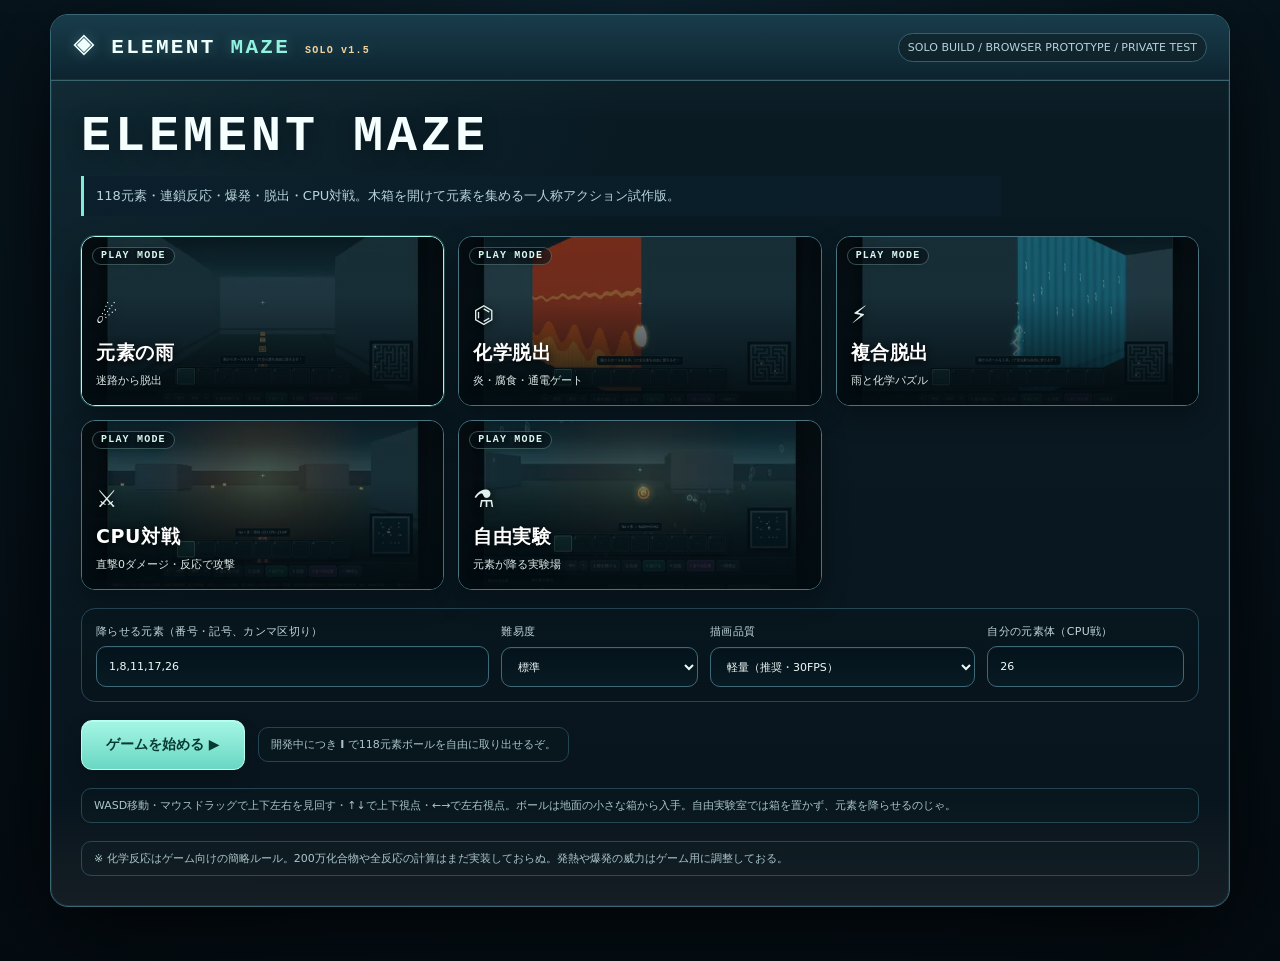
==== commit 4da12400: "Optimize ELEMENT MAZE v1.5 with lightweight rendering and smaller assets" ====
--- a/index.html
+++ b/index.html
@@ -4,7 +4,7 @@
 <meta charset="utf-8">
 <meta name="viewport" content="width=device-width,initial-scale=1">
 <meta name="theme-color" content="#081820">
-<title>ELEMENT MAZE SOLO v1.4 — 元素迷宮</title>
+<title>ELEMENT MAZE SOLO v1.5 — 元素迷宮</title>
 <style>:root{color-scheme:dark}
 *{box-sizing:border-box}
 html,body{margin:0;padding:0;background:#07141c;color:#eefaf8;font:14px/1.55 system-ui,'Yu Gothic UI',Meiryo,sans-serif}
@@ -151,24 +151,30 @@
 .chem-hint{max-width:420px;font-size:11px;color:#b3d8da;align-self:center}
 @media(max-width:780px){#em-solo{margin:0 auto;border-radius:0}.setup{padding:18px}.modegrid{grid-template-columns:repeat(2,minmax(0,1fr))}.mode{min-height:145px}.config{grid-template-columns:1fr 1fr}.config label:first-child{grid-column:1/-1}.brand{font-size:16px}.tiny{font-size:10px}.dev-grid{grid-template-columns:repeat(7,1fr)}.slot{height:50px}.slot .sym{margin-top:11px}.message{bottom:80px;padding:9px 12px}}
 @media(max-width:460px){.modegrid{gap:8px}.mode{min-height:118px;padding:12px 9px}.mode b{font-size:14px}.mode small{font-size:10px}.hotbar{min-width:96%;gap:2px;padding:5px}.slot{height:44px}.slot .sym{font-size:10px}.slot .n{font-size:8px}.dev-grid{grid-template-columns:repeat(5,1fr)}.stats,.goal{font-size:9px;padding:6px 8px}.message{font-size:10px;bottom:68px}.controls{gap:4px}.controls button{font-size:11px;padding:6px}.top{padding:10px 12px}}
+
+/* v1.5: expose three tested performance presets without changing gameplay rules. */
+.config{grid-template-columns:2fr 1fr 1.35fr 1fr}
+@media(max-width:780px){.config{grid-template-columns:1fr 1fr}.config label:first-child{grid-column:1/-1}}
+@media(max-width:440px){.config{grid-template-columns:1fr}.config label:first-child{grid-column:auto}}
 </style>
 </head>
 <body>
 <main id="em-solo" tabindex="0">
-  <header class="top"><span class="brand">◈ ELEMENT <em>MAZE</em> <small>SOLO v1.4</small></span><span class="tiny">SOLO BUILD / BROWSER PROTOTYPE / PRIVATE TEST</span></header>
+  <header class="top"><span class="brand">◈ ELEMENT <em>MAZE</em> <small>SOLO v1.5</small></span><span class="tiny">SOLO BUILD / BROWSER PROTOTYPE / PRIVATE TEST</span></header>
   <section class="setup" id="em-menu">
     <h1>ELEMENT MAZE</h1>
     <p class="subtitle">118元素・連鎖反応・爆発・脱出・CPU対戦。木箱を開けて元素を集める一人称アクション試作版。</p>
     <div class="modegrid">
-      <button class="mode active" data-mode="survival"><span class="mode-photo" aria-hidden="true" style="background-image:url([data-uri] )"></span>☄<b>元素の雨</b><small>迷路から脱出</small></button>
-      <button class="mode" data-mode="escape"><span class="mode-photo" aria-hidden="true" style="background-image:url([data-uri]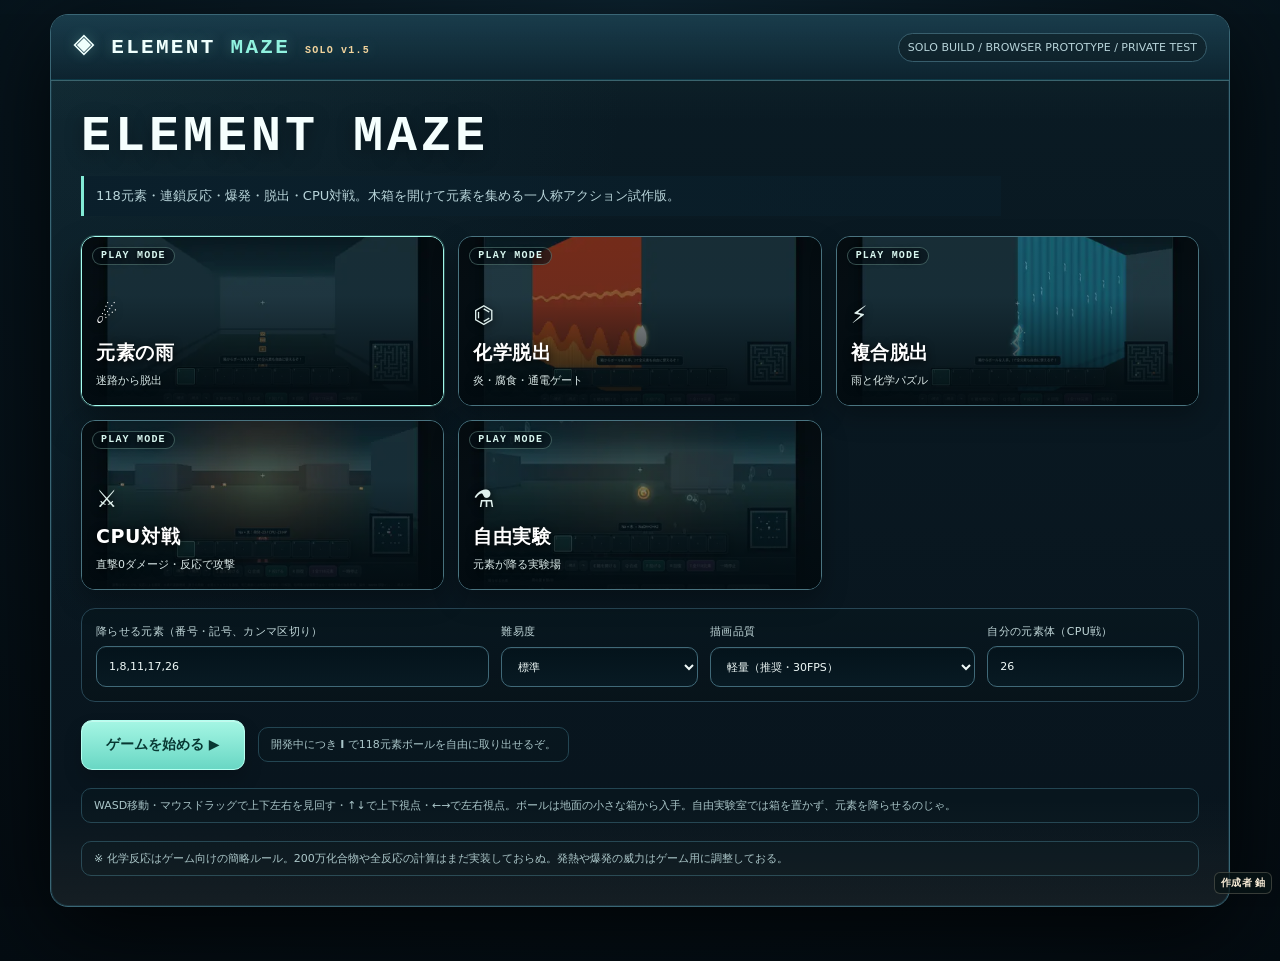
